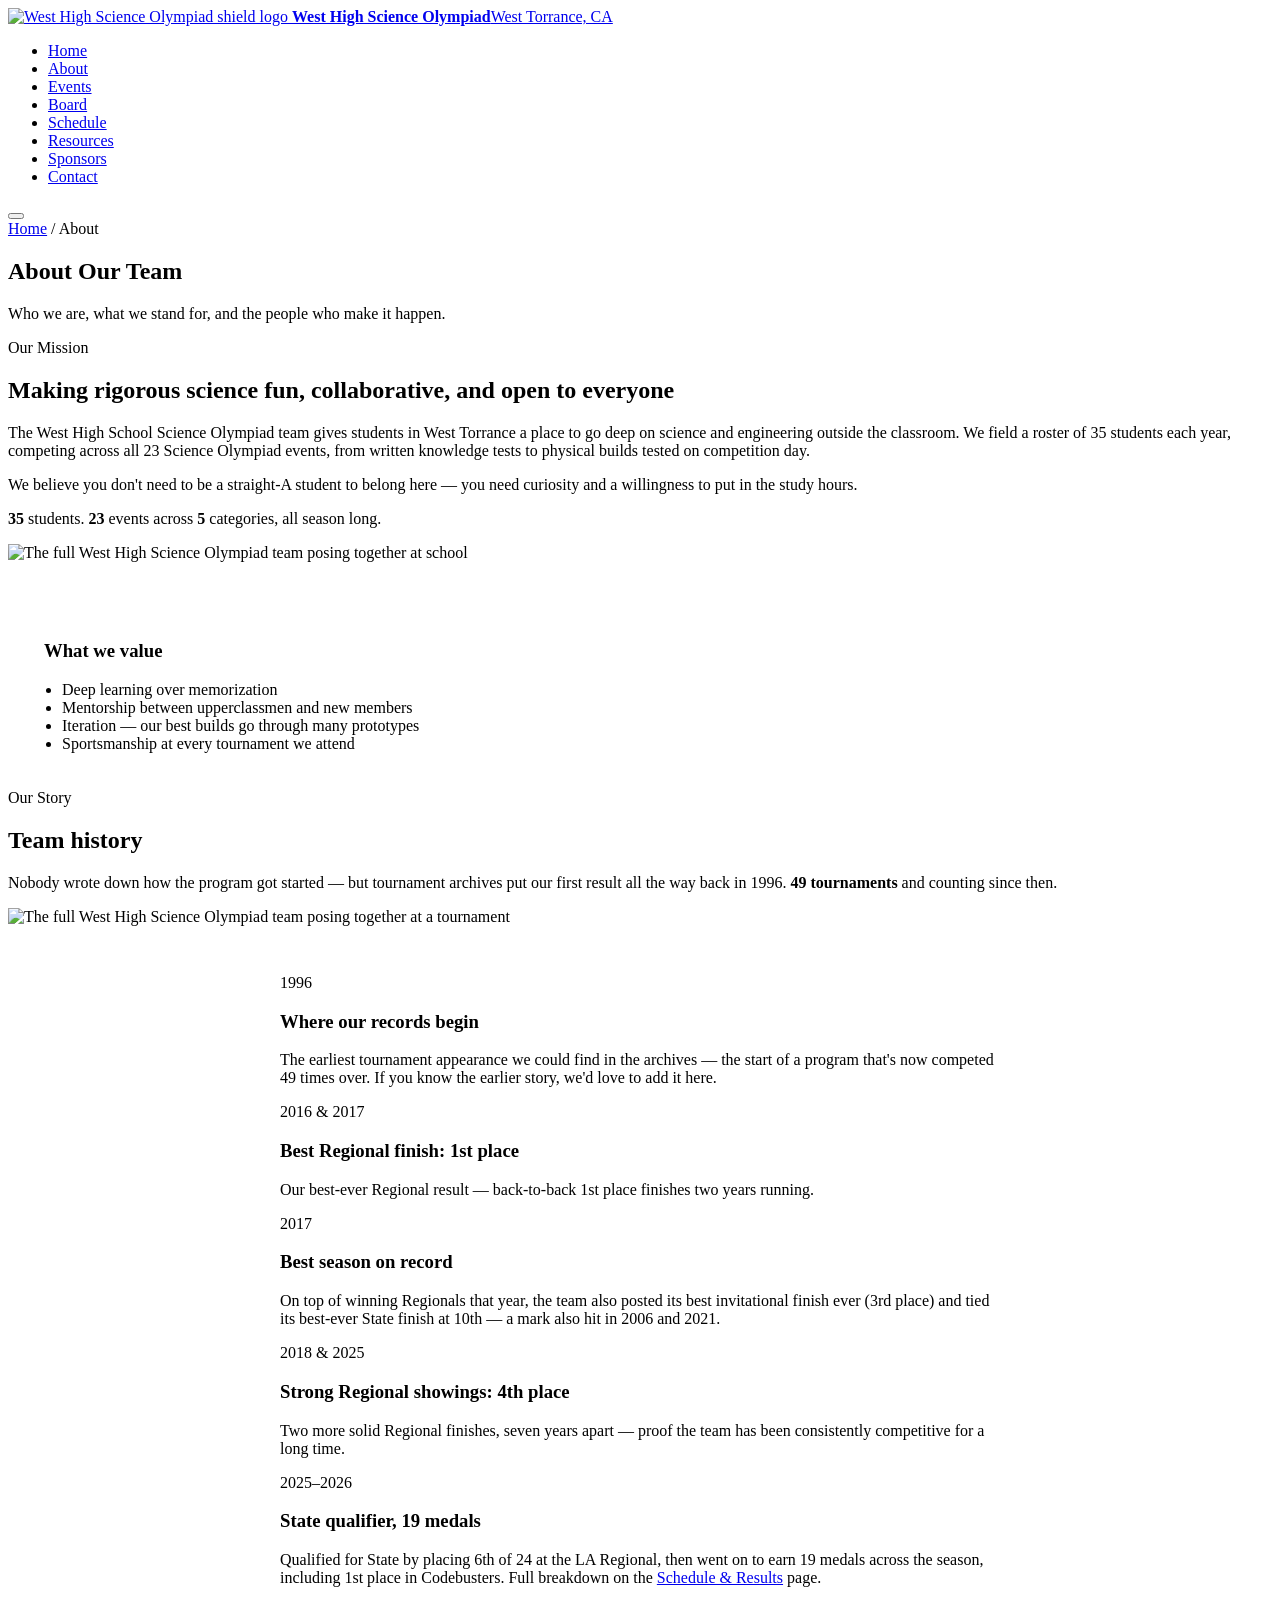
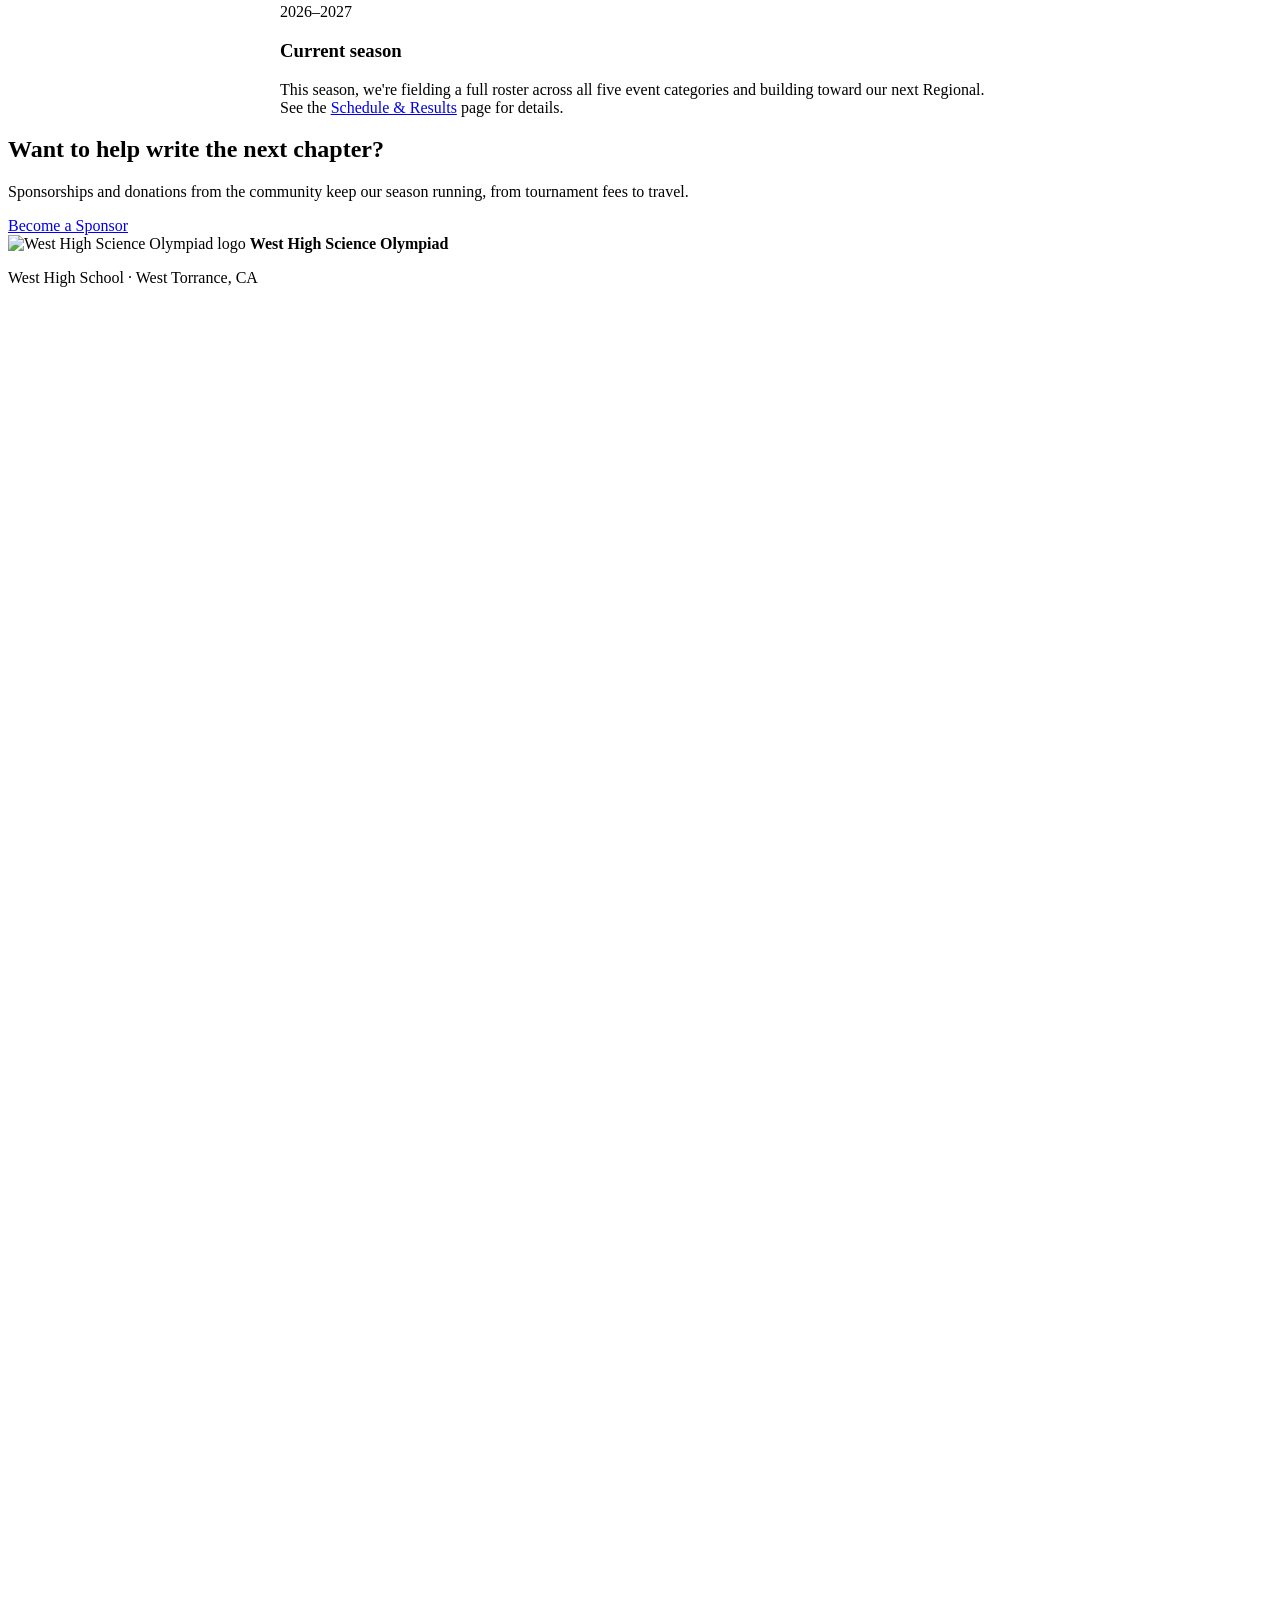
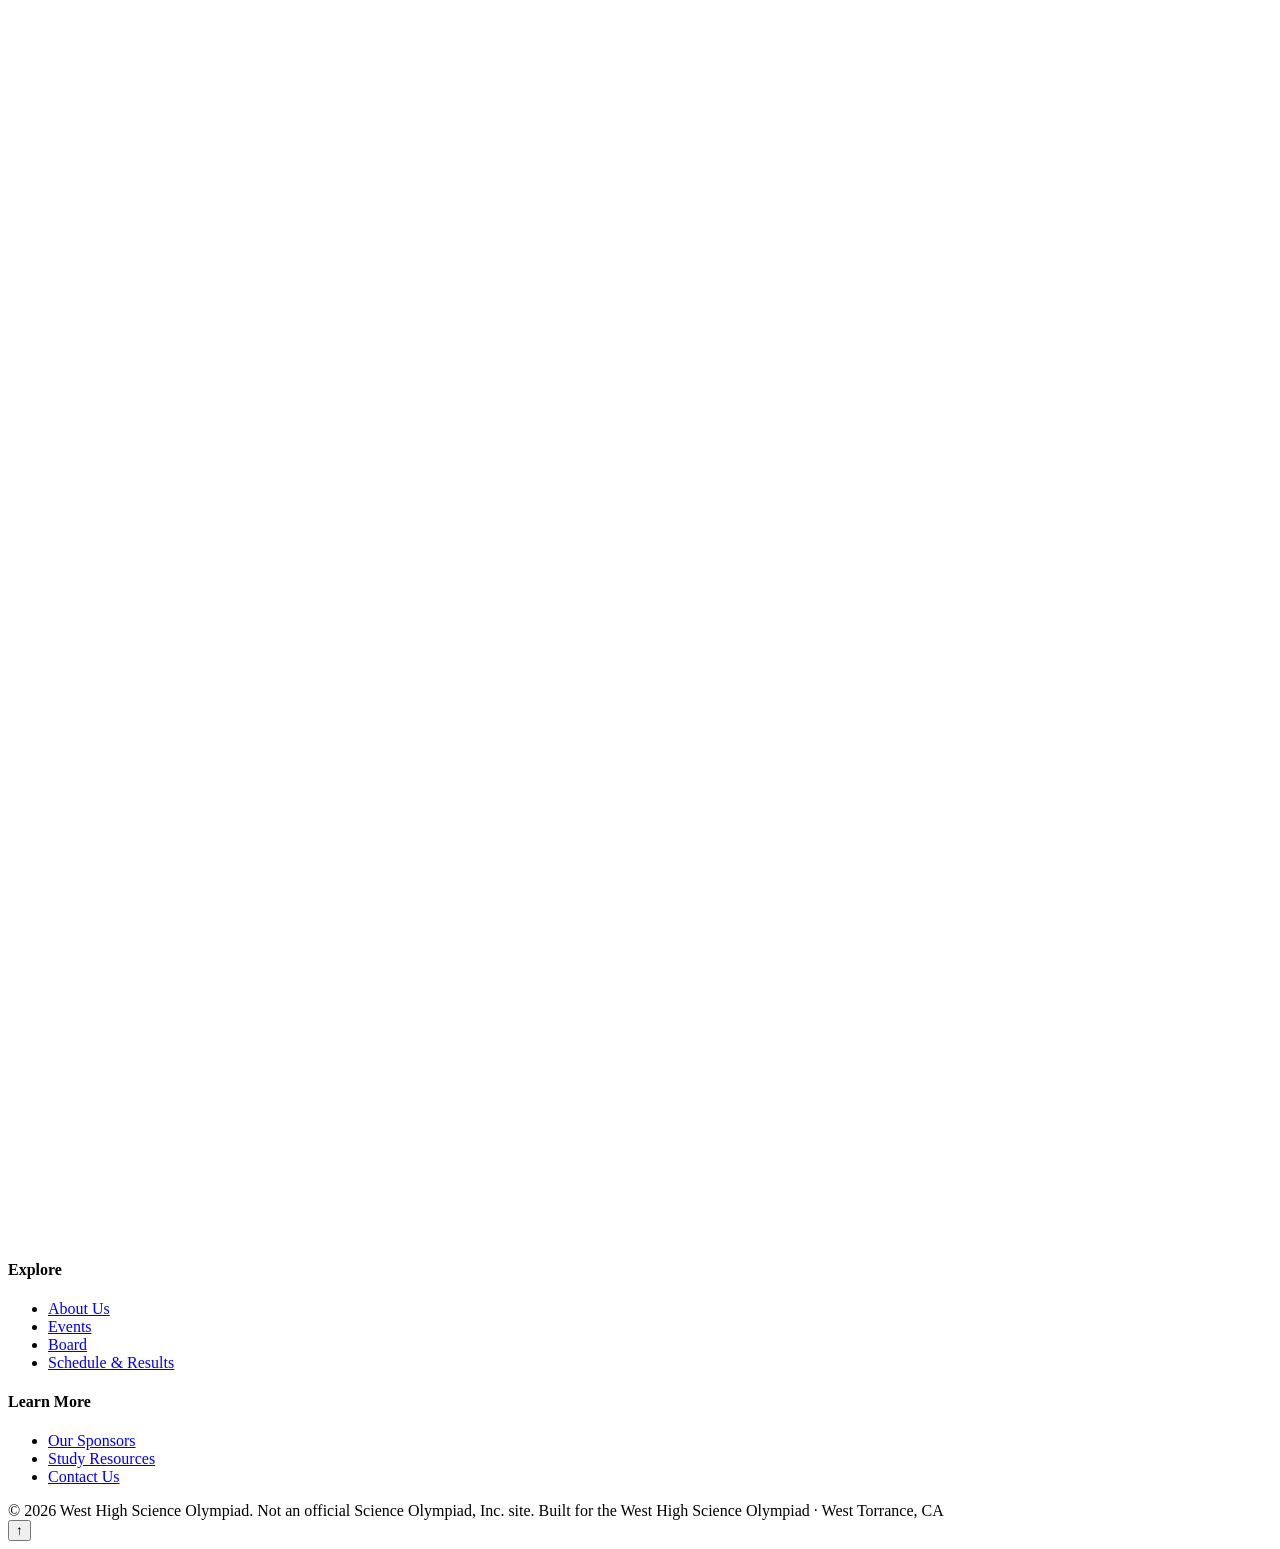
==== about.html @ 70cc340d "Correct team history: best Regional finish was 1st (2016 & 2017), not 4th" ====
<!doctype html>
<html lang="en">
<head>
<meta charset="UTF-8">
<meta name="viewport" content="width=device-width, initial-scale=1.0">
<title>About Us | West High Science Olympiad</title>
<meta name="description" content="Meet the West High School Science Olympiad team — our mission and history, based in West Torrance, CA.">
<link rel="icon" href="assets/img/logo.svg" type="image/svg+xml">
<link rel="preconnect" href="https://fonts.googleapis.com">
<link href="https://fonts.googleapis.com/css2?family=Inter:wght@400;500;600;700&family=Poppins:wght@600;700;800&display=swap" rel="stylesheet">
<link rel="stylesheet" href="assets/css/style.css">
</head>
<body>

<header class="site-header">
  <div class="container nav">
    <a href="index.html" class="brand">
      <img src="assets/img/logo.svg" alt="West High Science Olympiad shield logo" class="brand-mark">
      <span class="brand-text"><strong>West High Science Olympiad</strong><span>West Torrance, CA</span></span>
    </a>
    <ul class="nav-links">
      <li><a href="index.html">Home</a></li>
      <li><a href="about.html">About</a></li>
      <li><a href="events.html">Events</a></li>
      <li><a href="team.html">Board</a></li>
      <li><a href="schedule.html">Schedule</a></li>
      <li><a href="resources.html">Resources</a></li>
      <li><a href="sponsors.html">Sponsors</a></li>
      <li><a href="contact.html">Contact</a></li>
    </ul>
    <div class="nav-cta">
      <button class="nav-toggle" aria-label="Toggle menu" aria-expanded="false">
        <span></span><span></span><span></span>
      </button>
    </div>
  </div>
</header>

<section class="page-header">
  <div class="container">
    <div class="breadcrumb"><a href="index.html">Home</a> / About</div>
    <h1>About Our Team</h1>
    <p>Who we are, what we stand for, and the people who make it happen.</p>
  </div>
</section>

<section class="section">
  <div class="container">
    <div class="grid grid-2" style="align-items:center; gap:56px;">
      <div>
        <span class="eyebrow">Our Mission</span>
        <h2>Making rigorous science fun, collaborative, and open to everyone</h2>
        <p>The West High School Science Olympiad team gives students in West Torrance a place to go deep on science and engineering outside the classroom. We field a roster of 35 students each year, competing across all 23 Science Olympiad events, from written knowledge tests to physical builds tested on competition day.</p>
        <p>We believe you don't need to be a straight-A student to belong here — you need curiosity and a willingness to put in the study hours.</p>
        <p class="callout"><strong>35</strong> students. <strong>23</strong> events across <strong>5</strong> categories, all season long.</p>
      </div>
      <div>
        <img src="assets/img/IMG_5794a.JPG" alt="The full West High Science Olympiad team posing together at school" class="photo-frame" style="aspect-ratio:3638/1819; margin-bottom:24px;">
        <div class="card" style="padding:36px;">
          <h3>What we value</h3>
          <ul style="padding-left:18px; color:var(--color-ink-700); margin:0;">
            <li>Deep learning over memorization</li>
            <li>Mentorship between upperclassmen and new members</li>
            <li>Iteration — our best builds go through many prototypes</li>
            <li>Sportsmanship at every tournament we attend</li>
          </ul>
        </div>
      </div>
    </div>
  </div>
</section>

<section class="section section--alt">
  <div class="container">
    <div class="section-head">
      <span class="eyebrow">Our Story</span>
      <h2>Team history</h2>
      <p>Nobody wrote down how the program got started &mdash; but tournament archives put our first result all the way back in 1996. <strong>49 tournaments</strong> and counting since then.</p>
    </div>
    <img src="assets/img/IMG_6201.JPG" alt="The full West High Science Olympiad team posing together at a tournament" class="photo-frame" style="aspect-ratio:5712/4284; max-width:900px; margin:0 auto 48px;">
    <div class="timeline" style="max-width:720px; margin:0 auto;">
      <div class="timeline-item">
        <div class="year">1996</div>
        <h3>Where our records begin</h3>
        <p>The earliest tournament appearance we could find in the archives &mdash; the start of a program that's now competed 49 times over. If you know the earlier story, we'd love to add it here.</p>
      </div>
      <div class="timeline-item">
        <div class="year">2016 &amp; 2017</div>
        <h3>Best Regional finish: 1st place</h3>
        <p>Our best-ever Regional result &mdash; back-to-back 1st place finishes two years running.</p>
      </div>
      <div class="timeline-item">
        <div class="year">2017</div>
        <h3>Best season on record</h3>
        <p>On top of winning Regionals that year, the team also posted its best invitational finish ever (3rd place) and tied its best-ever State finish at 10th &mdash; a mark also hit in 2006 and 2021.</p>
      </div>
      <div class="timeline-item">
        <div class="year">2018 &amp; 2025</div>
        <h3>Strong Regional showings: 4th place</h3>
        <p>Two more solid Regional finishes, seven years apart &mdash; proof the team has been consistently competitive for a long time.</p>
      </div>
      <div class="timeline-item">
        <div class="year">2025&ndash;2026</div>
        <h3>State qualifier, 19 medals</h3>
        <p>Qualified for State by placing 6th of 24 at the LA Regional, then went on to earn 19 medals across the season, including 1st place in Codebusters. Full breakdown on the <a href="schedule.html">Schedule &amp; Results</a> page.</p>
      </div>
      <div class="timeline-item">
        <div class="year">2026&ndash;2027</div>
        <h3>Current season</h3>
        <p>This season, we're fielding a full roster across all five event categories and building toward our next Regional. See the <a href="schedule.html">Schedule &amp; Results</a> page for details.</p>
      </div>
    </div>
  </div>
</section>

<section class="section section--dark">
  <div class="container">
    <div class="cta-banner">
      <div>
        <h2>Want to help write the next chapter?</h2>
        <p>Sponsorships and donations from the community keep our season running, from tournament fees to travel.</p>
      </div>
      <a href="sponsors.html" class="btn btn-primary">Become a Sponsor</a>
    </div>
  </div>
</section>

<footer class="site-footer">
  <div class="container">
    <div class="footer-grid">
      <div>
        <div class="footer-brand">
          <img src="assets/img/logo.svg" alt="West High Science Olympiad logo" style="width:38px;height:38px;">
          <strong>West High Science Olympiad</strong>
        </div>
        <p>West High School &middot; West Torrance, CA</p>
        <div class="social-row">
          <a href="https://www.instagram.com/westhighscioly/" target="_blank" rel="noopener" aria-label="Instagram" class="social-icon--instagram">
            <svg viewBox="0 0 24 24" fill="none" stroke="#fff" stroke-width="1.8"><rect x="3" y="3" width="18" height="18" rx="5"/><circle cx="12" cy="12" r="4"/><circle cx="17.5" cy="6.5" r="1"/></svg>
          </a>
          <a href="https://www.youtube.com/@westhighschoolscienceolymp8738" target="_blank" rel="noopener" aria-label="YouTube" class="social-icon--youtube">
            <svg viewBox="0 0 24 24"><path fill="#fff" d="M10 8.5v7l6-3.5-6-3.5z"/></svg>
          </a>
        </div>
      </div>
      <div>
        <h4>Explore</h4>
        <ul>
          <li><a href="about.html">About Us</a></li>
          <li><a href="events.html">Events</a></li>
          <li><a href="team.html">Board</a></li>
          <li><a href="schedule.html">Schedule &amp; Results</a></li>
        </ul>
      </div>
      <div>
        <h4>Learn More</h4>
        <ul>
          <li><a href="sponsors.html">Our Sponsors</a></li>
          <li><a href="resources.html">Study Resources</a></li>
          <li><a href="contact.html">Contact Us</a></li>
        </ul>
      </div>
    </div>
    <div class="footer-bottom">
      <span>&copy; <span class="current-year">2026</span> West High Science Olympiad. Not an official Science Olympiad, Inc. site.</span>
      <span>Built for the West High Science Olympiad &middot; West Torrance, CA</span>
    </div>
  </div>
</footer>

<button class="back-to-top" aria-label="Back to top">&uarr;</button>
<script src="assets/js/main.js"></script>
</body>
</html>
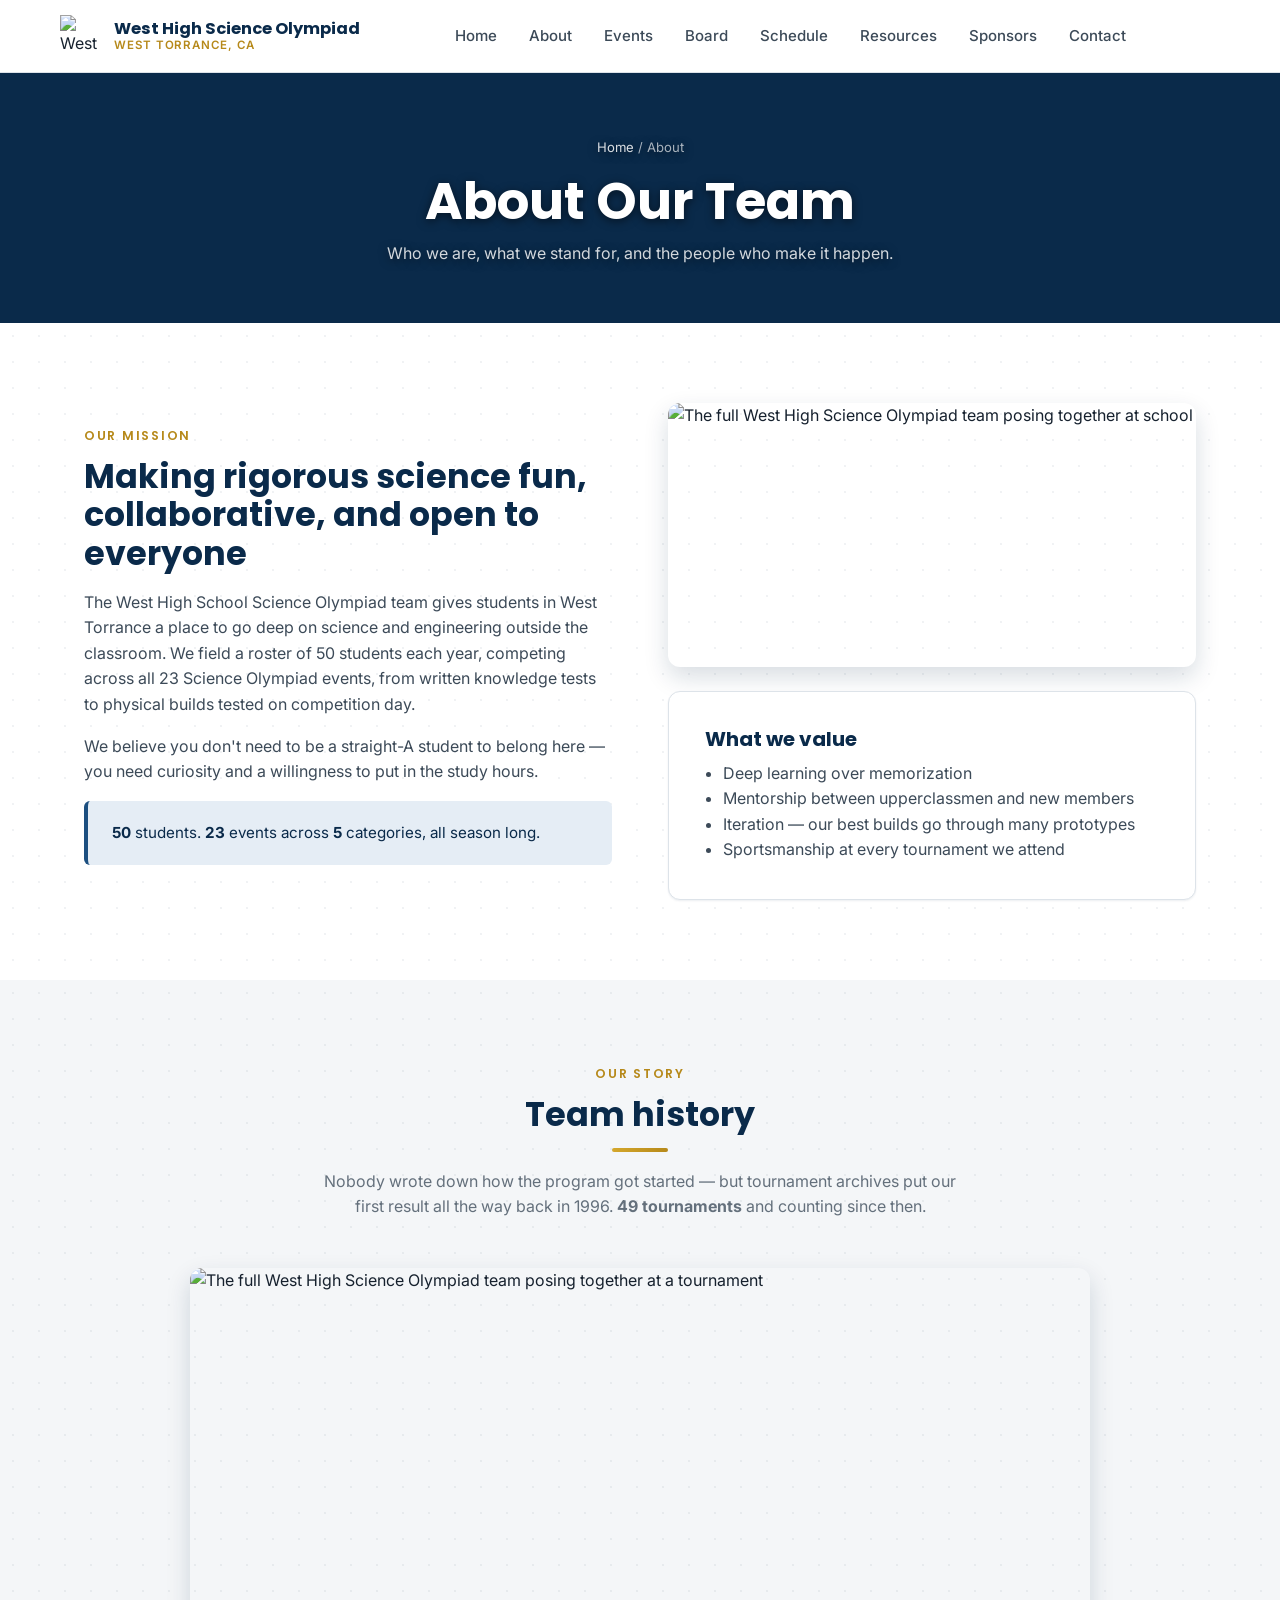
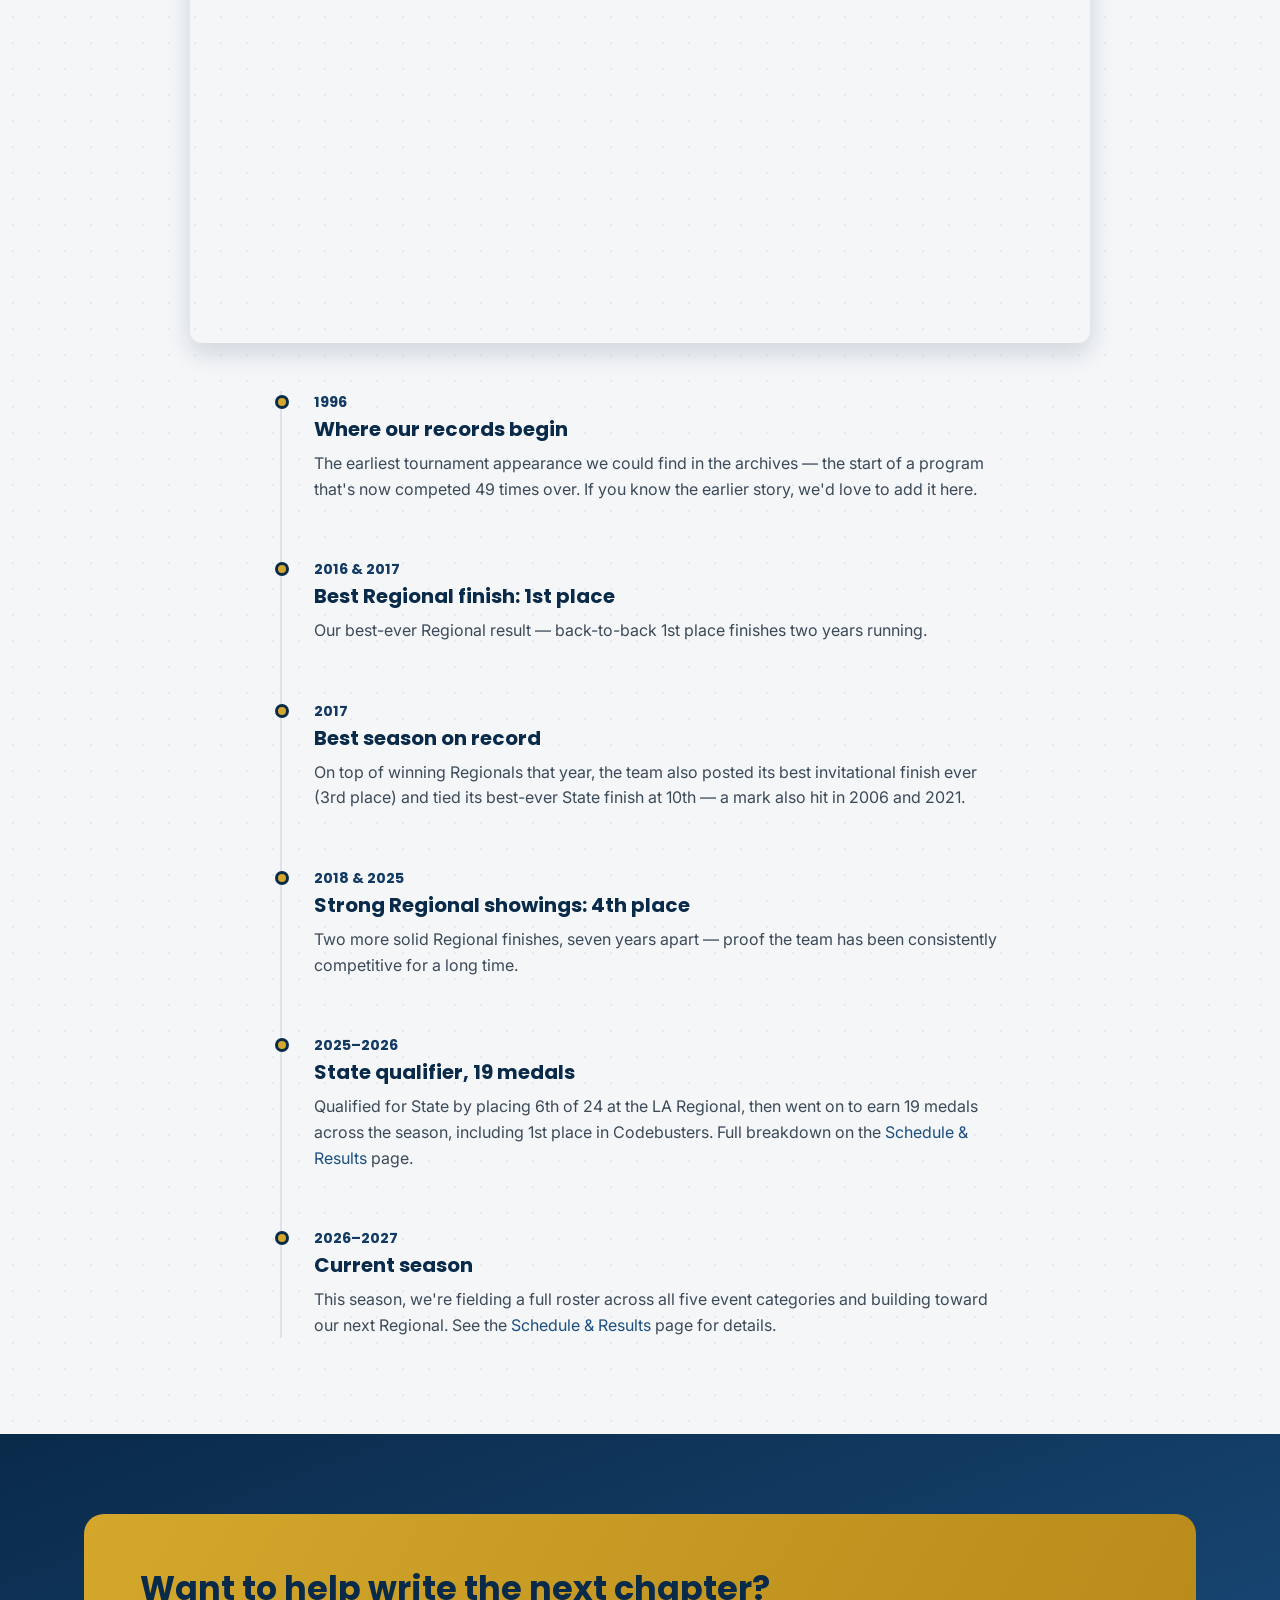
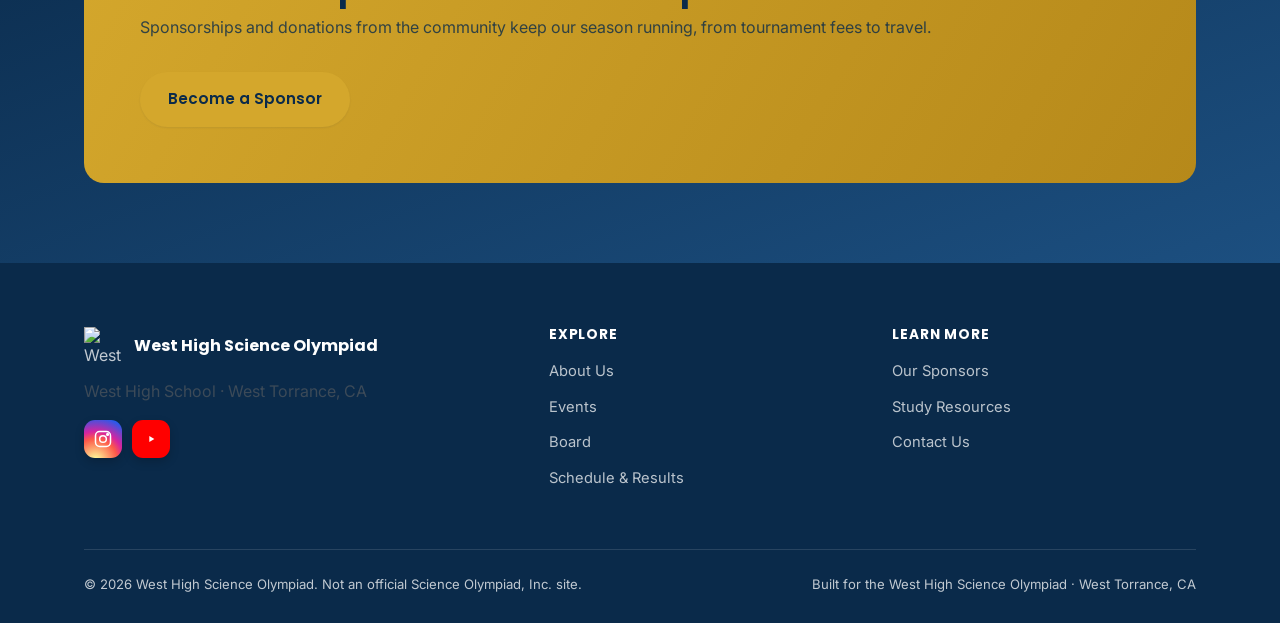
==== commit f2eb2798: "Update team size to 50 on site and sponsorship packet Co-Authored-By: Claude Sonnet 5.5 <noreply@ant" ====
--- a/about.html
+++ b/about.html
@@ -5,7 +5,9 @@
 <meta name="viewport" content="width=device-width, initial-scale=1.0">
 <title>About Us | West High Science Olympiad</title>
 <meta name="description" content="Meet the West High School Science Olympiad team — our mission and history, based in West Torrance, CA.">
+<meta property="og:site_name" content="West High Science Olympiad">
 <link rel="icon" href="assets/img/logo.svg" type="image/svg+xml">
+<link rel="icon" type="image/png" sizes="192x192" href="assets/img/favicon-192.png">
 <link rel="preconnect" href="https://fonts.googleapis.com">
 <link href="https://fonts.googleapis.com/css2?family=Inter:wght@400;500;600;700&family=Poppins:wght@600;700;800&display=swap" rel="stylesheet">
 <link rel="stylesheet" href="assets/css/style.css">
@@ -50,9 +52,9 @@
       <div>
         <span class="eyebrow">Our Mission</span>
         <h2>Making rigorous science fun, collaborative, and open to everyone</h2>
-        <p>The West High School Science Olympiad team gives students in West Torrance a place to go deep on science and engineering outside the classroom. We field a roster of 35 students each year, competing across all 23 Science Olympiad events, from written knowledge tests to physical builds tested on competition day.</p>
+        <p>The West High School Science Olympiad team gives students in West Torrance a place to go deep on science and engineering outside the classroom. We field a roster of 50 students each year, competing across all 23 Science Olympiad events, from written knowledge tests to physical builds tested on competition day.</p>
         <p>We believe you don't need to be a straight-A student to belong here — you need curiosity and a willingness to put in the study hours.</p>
-        <p class="callout"><strong>35</strong> students. <strong>23</strong> events across <strong>5</strong> categories, all season long.</p>
+        <p class="callout"><strong>50</strong> students. <strong>23</strong> events across <strong>5</strong> categories, all season long.</p>
       </div>
       <div>
         <img src="assets/img/IMG_5794a.JPG" alt="The full West High Science Olympiad team posing together at school" class="photo-frame" style="aspect-ratio:3638/1819; margin-bottom:24px;">
--- a/assets/css/style.css
+++ b/assets/css/style.css
@@ -0,0 +1,859 @@
+/* ==========================================================================
+   West High Science Olympiad — Design Tokens & Base
+   ========================================================================== */
+
+:root {
+  /* West High "Warriors" palette — deep navy blue + gold, teal science-lab accent */
+  --color-primary-900: #0a2a4a;
+  --color-primary-800: #123a63;
+  --color-primary-700: #1c4f80;
+  --color-primary-600: #2563a0;
+  --color-primary-100: #e5edf5;
+  --color-gold-500: #d4a72c;
+  --color-gold-600: #b6891a;
+  --color-gold-100: #faf1da;
+  --color-accent-teal: #0f8a7a;
+
+  --color-ink-900: #16212e;
+  --color-ink-700: #3c4a58;
+  --color-ink-500: #64707c;
+  --color-ink-300: #9aa6b0;
+  --color-ink-100: #e2e7ec;
+  --color-surface: #ffffff;
+  --color-surface-alt: #f4f6f8;
+  --color-border: #dde3e9;
+
+  --font-display: "Poppins", "Segoe UI", system-ui, sans-serif;
+  --font-body: "Inter", "Segoe UI", system-ui, sans-serif;
+
+  --radius-sm: 6px;
+  --radius-md: 12px;
+  --radius-lg: 20px;
+
+  --shadow-sm: 0 1px 2px rgba(10, 42, 74, 0.08);
+  --shadow-md: 0 8px 24px rgba(10, 42, 74, 0.10);
+  --shadow-lg: 0 20px 48px rgba(10, 42, 74, 0.16);
+
+  --container-w: 1160px;
+}
+
+* , *::before, *::after { box-sizing: border-box; }
+
+html { scroll-behavior: smooth; }
+
+body {
+  margin: 0;
+  font-family: var(--font-body);
+  color: var(--color-ink-900);
+  background: var(--color-surface);
+  line-height: 1.6;
+  -webkit-font-smoothing: antialiased;
+}
+
+h1, h2, h3, h4 {
+  font-family: var(--font-display);
+  font-weight: 700;
+  line-height: 1.15;
+  margin: 0 0 0.5em;
+  color: var(--color-primary-900);
+}
+
+h1 { font-size: clamp(2.1rem, 4vw, 3.2rem); }
+h2 { font-size: clamp(1.6rem, 2.6vw, 2.2rem); }
+h3 { font-size: 1.25rem; }
+
+p { margin: 0 0 1em; color: var(--color-ink-700); }
+
+a { color: var(--color-primary-700); text-decoration: none; }
+a:hover { color: var(--color-gold-600); }
+
+img { max-width: 100%; display: block; }
+
+.container {
+  width: 100%;
+  max-width: var(--container-w);
+  margin: 0 auto;
+  padding: 0 24px;
+}
+
+.section {
+  padding: 80px 0;
+  background-image: radial-gradient(rgba(10,42,74,0.06) 1.5px, transparent 1.5px);
+  background-size: 26px 26px;
+}
+.section--alt { background-color: var(--color-surface-alt); }
+.section--dark {
+  background: linear-gradient(160deg, var(--color-primary-900), var(--color-primary-700));
+  color: #fff;
+}
+.section--dark h2, .section--dark h3 { color: #fff; }
+.section--dark p { color: rgba(255,255,255,0.82); }
+
+.eyebrow {
+  display: inline-flex;
+  align-items: center;
+  gap: 8px;
+  font-family: var(--font-display);
+  font-size: 0.78rem;
+  font-weight: 600;
+  letter-spacing: 0.14em;
+  text-transform: uppercase;
+  color: var(--color-gold-600);
+  margin-bottom: 12px;
+}
+.section--dark .eyebrow { color: var(--color-gold-500); }
+
+.section-head {
+  max-width: 640px;
+  margin: 0 auto 48px;
+  text-align: center;
+}
+.section-head p { color: var(--color-ink-500); }
+.section--dark .section-head p { color: rgba(255,255,255,0.78); }
+.section-head h2::after {
+  content: "";
+  display: block;
+  width: 56px;
+  height: 4px;
+  margin: 14px auto 0;
+  border-radius: 999px;
+  background: linear-gradient(90deg, var(--color-gold-500), var(--color-gold-600));
+}
+
+/* Buttons */
+.btn {
+  display: inline-flex;
+  align-items: center;
+  justify-content: center;
+  gap: 8px;
+  padding: 13px 26px;
+  border-radius: 999px;
+  font-family: var(--font-display);
+  font-weight: 600;
+  font-size: 0.95rem;
+  border: 2px solid transparent;
+  cursor: pointer;
+  transition: transform 0.15s ease, box-shadow 0.15s ease, background 0.15s ease, color 0.15s ease;
+  white-space: nowrap;
+}
+.btn:hover { transform: translateY(-2px); }
+.btn-primary {
+  background: var(--color-gold-500);
+  color: var(--color-primary-900);
+  box-shadow: var(--shadow-sm);
+}
+.btn-primary:hover { background: var(--color-gold-600); color: var(--color-primary-900); box-shadow: var(--shadow-md); }
+.btn-outline {
+  background: transparent;
+  border-color: rgba(255,255,255,0.6);
+  color: #fff;
+}
+.btn-outline:hover { background: rgba(255,255,255,0.12); color: #fff; }
+.btn-ghost {
+  background: var(--color-primary-100);
+  color: var(--color-primary-800);
+}
+.btn-ghost:hover { background: var(--color-primary-900); color: #fff; }
+
+.btn-band {
+  background: #21c531;
+  color: #fff;
+  display: inline-flex;
+  align-items: center;
+  gap: 8px;
+  box-shadow: 0 8px 20px rgba(33,197,49,0.32);
+}
+.btn-band svg { width: 18px; height: 18px; }
+.btn-band:hover { background: #1aa628; color: #fff; box-shadow: 0 10px 24px rgba(33,197,49,0.4); }
+
+/* ==========================================================================
+   Header / Nav
+   ========================================================================== */
+
+.site-header {
+  position: sticky;
+  top: 0;
+  z-index: 100;
+  background: rgba(255,255,255,0.92);
+  backdrop-filter: blur(10px);
+  border-bottom: 1px solid var(--color-border);
+}
+
+.nav {
+  display: flex;
+  align-items: center;
+  justify-content: space-between;
+  padding: 14px 0;
+}
+
+.brand {
+  display: flex;
+  align-items: center;
+  gap: 12px;
+  color: var(--color-ink-900);
+}
+.brand:hover { color: var(--color-ink-900); }
+.brand-mark { width: 42px; height: 42px; flex-shrink: 0; }
+.brand-text { display: flex; flex-direction: column; line-height: 1.15; }
+.brand-text strong {
+  font-family: var(--font-display);
+  font-size: 1.02rem;
+  font-weight: 700;
+  color: var(--color-primary-900);
+}
+.brand-text span {
+  font-size: 0.72rem;
+  letter-spacing: 0.08em;
+  text-transform: uppercase;
+  color: var(--color-gold-600);
+  font-weight: 600;
+}
+
+.nav-links {
+  display: flex;
+  align-items: center;
+  gap: 4px;
+  list-style: none;
+  margin: 0;
+  padding: 0;
+}
+.nav-links a {
+  display: inline-block;
+  padding: 10px 14px;
+  border-radius: 999px;
+  font-size: 0.94rem;
+  font-weight: 500;
+  color: var(--color-ink-700);
+}
+.nav-links a:hover { background: var(--color-primary-100); color: var(--color-primary-800); }
+.nav-links a.active { background: var(--color-primary-900); color: #fff; }
+
+.nav-cta { display: flex; align-items: center; gap: 12px; }
+.nav-cta .btn { padding: 10px 20px; font-size: 0.9rem; }
+.nav-cta .btn-primary { background: var(--color-primary-900); color: #fff; }
+.nav-cta .btn-primary:hover { background: var(--color-gold-600); color: var(--color-primary-900); }
+
+.nav-toggle {
+  display: none;
+  background: none;
+  border: none;
+  cursor: pointer;
+  padding: 8px;
+}
+.nav-toggle span {
+  display: block;
+  width: 24px;
+  height: 2px;
+  background: var(--color-primary-900);
+  margin: 5px 0;
+  transition: transform 0.2s ease, opacity 0.2s ease;
+}
+
+/* ==========================================================================
+   Hero
+   ========================================================================== */
+
+.hero {
+  position: relative;
+  overflow: hidden;
+  /* Drop a photo in by setting background-image directly on this element inline
+     (e.g. style="background-image:url('assets/img/hero-home.png')") — a plain navy
+     background shows when there's no photo, and a text-shadow (below) keeps the text
+     readable once a photo is added. The decorative gold glow lives on ::before so it
+     never fights with the photo's own background-image value. */
+  background-color: var(--color-primary-900);
+  background-size: cover;
+  background-position: center;
+  background-repeat: no-repeat;
+  color: #fff;
+  padding: 96px 0 110px;
+}
+.hero::before {
+  content: "";
+  position: absolute;
+  inset: 0;
+  background-image: radial-gradient(1200px 600px at 85% -10%, rgba(212,167,44,0.25), transparent);
+  pointer-events: none;
+}
+.hero > .container { position: relative; z-index: 1; }
+.hero .eyebrow {
+  color: var(--color-gold-500);
+  background: rgba(10,42,74,0.65);
+  padding: 6px 14px;
+  border-radius: 999px;
+}
+.hero h1, .hero .lede, .hero-stat strong, .hero-stat span {
+  text-shadow: 0 1px 3px rgba(0,0,0,0.75), 0 2px 12px rgba(0,0,0,0.6);
+}
+.hero-grid {
+  display: grid;
+  grid-template-columns: 1.1fr 0.9fr;
+  gap: 48px;
+  align-items: center;
+}
+.hero h1 { color: #fff; }
+.hero .lede { font-size: 1.12rem; color: rgba(255,255,255,0.85); max-width: 520px; }
+.hero-actions { display: flex; gap: 14px; flex-wrap: wrap; margin-top: 28px; }
+
+.hero-stats {
+  display: flex;
+  gap: 28px;
+  margin-top: 44px;
+  flex-wrap: wrap;
+}
+.hero-stat strong {
+  display: block;
+  font-family: var(--font-display);
+  font-size: 1.9rem;
+  color: var(--color-gold-500);
+}
+.hero-stat span { font-size: 0.82rem; color: rgba(255,255,255,0.75); }
+
+.rotator-line {
+  padding: 44px 0 8px;
+  text-align: center;
+}
+.rotator-line h2 {
+  font-size: clamp(1.4rem, 2.6vw, 2rem);
+  margin: 0;
+}
+.rotate-word {
+  display: inline-block;
+  color: var(--color-gold-600);
+  transition: opacity 0.25s ease;
+}
+
+.hero-badge-panel {
+  background: rgba(255,255,255,0.08);
+  border: 1px solid rgba(255,255,255,0.18);
+  border-radius: var(--radius-lg);
+  padding: 28px;
+  backdrop-filter: blur(6px);
+}
+.hero-badge-panel h3 { color: #fff; margin-bottom: 4px; }
+.hero-badge-panel p.small { color: rgba(255,255,255,0.7); font-size: 0.88rem; margin-bottom: 18px; }
+.countdown {
+  display: grid;
+  grid-template-columns: repeat(4, 1fr);
+  gap: 10px;
+}
+.countdown div {
+  background: rgba(0,0,0,0.18);
+  border-radius: var(--radius-sm);
+  padding: 14px 6px;
+  text-align: center;
+}
+.countdown strong { display: block; font-family: var(--font-display); font-size: 1.5rem; color: var(--color-gold-500); }
+.countdown span { font-size: 0.68rem; text-transform: uppercase; letter-spacing: 0.06em; color: rgba(255,255,255,0.7); }
+
+/* ==========================================================================
+   Cards / Grids
+   ========================================================================== */
+
+.grid { display: grid; gap: 24px; }
+.grid-2 { grid-template-columns: repeat(2, 1fr); }
+.grid-3 { grid-template-columns: repeat(3, 1fr); }
+.grid-4 { grid-template-columns: repeat(4, 1fr); }
+
+.card {
+  background: var(--color-surface);
+  border: 1px solid var(--color-border);
+  border-radius: var(--radius-md);
+  padding: 28px;
+  box-shadow: var(--shadow-sm);
+  transition: transform 0.2s ease, box-shadow 0.2s ease;
+}
+.card:hover { transform: translateY(-4px); box-shadow: var(--shadow-md); }
+
+.icon-tile {
+  width: 56px;
+  height: 56px;
+  border-radius: 16px;
+  background: linear-gradient(135deg, var(--color-primary-600), var(--color-primary-900));
+  display: flex;
+  align-items: center;
+  justify-content: center;
+  margin-bottom: 16px;
+  color: #fff;
+  box-shadow: 0 8px 20px rgba(10,42,74,0.28);
+  transition: transform 0.25s ease, box-shadow 0.25s ease;
+}
+.icon-tile svg { width: 26px; height: 26px; }
+.card:hover .icon-tile, .tile-link:hover .icon-tile {
+  transform: scale(1.08) rotate(-4deg);
+  box-shadow: 0 12px 26px rgba(10,42,74,0.35);
+}
+.icon-tile--gold {
+  background: linear-gradient(135deg, var(--color-gold-500), var(--color-gold-600));
+  color: var(--color-primary-900);
+  box-shadow: 0 8px 20px rgba(180,137,26,0.32);
+}
+.icon-tile--teal {
+  background: linear-gradient(135deg, #14a898, var(--color-accent-teal));
+  box-shadow: 0 8px 20px rgba(15,138,122,0.3);
+}
+.icon-tile--purple {
+  background: linear-gradient(135deg, #a476df, #8e5cc9);
+  box-shadow: 0 8px 20px rgba(142,92,201,0.3);
+}
+
+.stat-badge {
+  width: 84px;
+  height: 84px;
+  border-radius: 50%;
+  margin: 0 auto 18px;
+  display: flex;
+  align-items: center;
+  justify-content: center;
+  color: #fff;
+  font-family: var(--font-display);
+  font-weight: 800;
+  font-size: 1.7rem;
+  background: linear-gradient(135deg, var(--color-primary-600), var(--color-primary-900));
+  box-shadow: 0 10px 24px rgba(10,42,74,0.28);
+}
+.stat-badge sup { font-size: 0.95rem; font-weight: 700; }
+.stat-badge--gold {
+  background: linear-gradient(135deg, var(--color-gold-500), var(--color-gold-600));
+  color: var(--color-primary-900);
+  box-shadow: 0 10px 24px rgba(180,137,26,0.32);
+}
+.stat-badge--teal {
+  background: linear-gradient(135deg, #14a898, var(--color-accent-teal));
+  box-shadow: 0 10px 24px rgba(15,138,122,0.3);
+}
+
+/* Photo placeholder — swap for a real <img> once a photo is available */
+.photo-placeholder {
+  width: 100%;
+  aspect-ratio: 4 / 3;
+  border-radius: var(--radius-md);
+  border: 2px dashed rgba(10,42,74,0.28);
+  background: var(--color-primary-100);
+  display: flex;
+  flex-direction: column;
+  align-items: center;
+  justify-content: center;
+  gap: 10px;
+  color: var(--color-primary-700);
+  text-align: center;
+  padding: 24px;
+}
+.photo-placeholder svg { width: 38px; height: 38px; opacity: 0.55; }
+.photo-placeholder span { font-size: 0.85rem; font-weight: 600; max-width: 220px; }
+.photo-placeholder--square { aspect-ratio: 1 / 1; }
+.photo-placeholder--wide { aspect-ratio: 16 / 9; }
+.photo-placeholder--sm {
+  aspect-ratio: 1 / 1;
+  max-width: 96px;
+  margin: 0 auto 14px;
+  padding: 10px;
+  gap: 6px;
+}
+.photo-placeholder--sm svg { width: 24px; height: 24px; }
+.photo-placeholder--sm span { font-size: 0.62rem; max-width: 80px; }
+
+/* Photo frame — a real photo dropped into a placeholder's spot */
+.photo-frame {
+  width: 100%;
+  aspect-ratio: 4 / 3;
+  border-radius: var(--radius-md);
+  object-fit: cover;
+  display: block;
+  box-shadow: 0 10px 24px rgba(10,42,74,0.16);
+}
+.photo-frame--square { aspect-ratio: 1 / 1; }
+.photo-frame--wide { aspect-ratio: 16 / 9; }
+
+.tag {
+  display: inline-block;
+  font-size: 0.72rem;
+  font-weight: 700;
+  letter-spacing: 0.05em;
+  text-transform: uppercase;
+  padding: 5px 12px;
+  border-radius: 999px;
+  background: var(--color-gold-100);
+  color: var(--color-gold-600);
+  margin-bottom: 10px;
+}
+.tag--blue { background: #e3f3f0; color: var(--color-accent-teal); }
+.tag--green { background: var(--color-primary-100); color: var(--color-primary-800); }
+
+/* Event category color coding */
+.card--life { border-top: 4px solid #4c9a63; }
+.card--earth { border-top: 4px solid #b6891a; }
+.card--physical { border-top: 4px solid #0f8a7a; }
+.card--tech { border-top: 4px solid #8e5cc9; }
+.card--inquiry { border-top: 4px solid #c9573f; }
+
+/* ==========================================================================
+   Page header (interior pages)
+   ========================================================================== */
+
+.page-header {
+  /* Drop a photo in by setting background-image directly on this element inline
+     (e.g. style="background-image:url('assets/img/hero-about.jpg')") — no color tint
+     on the photo itself; a plain navy background shows when there's no photo, and a
+     text-shadow keeps the text readable once a photo is added. */
+  background-color: var(--color-primary-900);
+  background-size: cover;
+  background-position: center;
+  background-repeat: no-repeat;
+  color: #fff;
+  padding: 64px 0 56px;
+  text-align: center;
+}
+.page-header h1, .page-header p, .breadcrumb { text-shadow: 0 2px 10px rgba(0,0,0,0.55); }
+.page-header h1 { color: #fff; margin-bottom: 10px; }
+.page-header p { color: rgba(255,255,255,0.82); max-width: 620px; margin: 0 auto; }
+
+.breadcrumb {
+  font-size: 0.82rem;
+  color: rgba(255,255,255,0.65);
+  margin-bottom: 14px;
+}
+.breadcrumb a { color: rgba(255,255,255,0.85); }
+
+/* ==========================================================================
+   Table (schedule / results)
+   ========================================================================== */
+
+.table-wrap {
+  overflow-x: auto;
+  border: 1px solid var(--color-border);
+  border-radius: var(--radius-md);
+  box-shadow: var(--shadow-sm);
+}
+table { width: 100%; border-collapse: collapse; min-width: 620px; }
+th, td { text-align: left; padding: 14px 18px; border-bottom: 1px solid var(--color-border); font-size: 0.94rem; }
+th {
+  background: var(--color-primary-900);
+  color: #fff;
+  font-family: var(--font-display);
+  font-weight: 600;
+  font-size: 0.82rem;
+  text-transform: uppercase;
+  letter-spacing: 0.04em;
+}
+tbody tr:hover { background: var(--color-surface-alt); }
+tbody tr:last-child td { border-bottom: none; }
+
+.status-pill {
+  display: inline-block;
+  padding: 4px 12px;
+  border-radius: 999px;
+  font-size: 0.76rem;
+  font-weight: 700;
+}
+.status-pill--upcoming { background: var(--color-gold-100); color: var(--color-gold-600); }
+.status-pill--complete { background: var(--color-primary-100); color: var(--color-primary-800); }
+
+/* ==========================================================================
+   Timeline (results / history)
+   ========================================================================== */
+
+.timeline { position: relative; margin-left: 8px; padding-left: 32px; border-left: 2px solid var(--color-border); }
+.timeline-item { position: relative; padding-bottom: 40px; }
+.timeline-item:last-child { padding-bottom: 0; }
+.timeline-item::before {
+  content: "";
+  position: absolute;
+  left: -39px;
+  top: 4px;
+  width: 14px;
+  height: 14px;
+  border-radius: 50%;
+  background: var(--color-gold-500);
+  border: 3px solid var(--color-primary-900);
+}
+.timeline-item .year {
+  font-family: var(--font-display);
+  font-weight: 700;
+  color: var(--color-primary-800);
+  font-size: 0.9rem;
+  margin-bottom: 4px;
+}
+
+/* ==========================================================================
+   People / roster cards
+   ========================================================================== */
+
+.person-card { text-align: center; }
+.person-photo {
+  width: 96px;
+  height: 96px;
+  border-radius: 50%;
+  margin: 0 auto 16px;
+  background: linear-gradient(160deg, var(--color-primary-700), var(--color-primary-500, var(--color-primary-600)));
+  display: flex;
+  align-items: center;
+  justify-content: center;
+  color: #fff;
+  font-family: var(--font-display);
+  font-weight: 700;
+  font-size: 1.4rem;
+  border: 3px solid var(--color-gold-100);
+}
+.person-card h3 { margin-bottom: 2px; }
+.person-role { color: var(--color-gold-600); font-weight: 600; font-size: 0.85rem; margin-bottom: 10px; }
+
+/* ==========================================================================
+   Forms
+   ========================================================================== */
+
+.form-card {
+  background: var(--color-surface);
+  border: 1px solid var(--color-border);
+  border-radius: var(--radius-lg);
+  padding: 40px;
+  box-shadow: var(--shadow-md);
+}
+.form-row { margin-bottom: 20px; }
+.form-row label {
+  display: block;
+  font-weight: 600;
+  font-size: 0.88rem;
+  margin-bottom: 8px;
+  color: var(--color-ink-900);
+}
+.form-row input, .form-row select, .form-row textarea {
+  width: 100%;
+  padding: 12px 14px;
+  border: 1.5px solid var(--color-border);
+  border-radius: var(--radius-sm);
+  font-family: var(--font-body);
+  font-size: 0.96rem;
+  background: var(--color-surface-alt);
+  transition: border-color 0.15s ease, background 0.15s ease;
+}
+.form-row input:focus, .form-row select:focus, .form-row textarea:focus {
+  outline: none;
+  border-color: var(--color-primary-600);
+  background: #fff;
+}
+.form-note { font-size: 0.82rem; color: var(--color-ink-500); }
+
+/* ==========================================================================
+   CTA banner
+   ========================================================================== */
+
+.cta-banner {
+  background: linear-gradient(120deg, var(--color-gold-500), var(--color-gold-600));
+  border-radius: var(--radius-lg);
+  padding: 56px;
+  display: flex;
+  align-items: center;
+  justify-content: space-between;
+  gap: 32px;
+  flex-wrap: wrap;
+  color: var(--color-primary-900);
+}
+.cta-banner h2 { color: var(--color-primary-900); margin-bottom: 6px; }
+.cta-banner p { color: rgba(10,42,74,0.8); margin: 0; }
+
+/* ==========================================================================
+   Footer
+   ========================================================================== */
+
+.site-footer {
+  background: var(--color-primary-900);
+  color: rgba(255,255,255,0.75);
+  padding: 64px 0 28px;
+}
+.footer-grid {
+  display: grid;
+  grid-template-columns: 1.4fr 1fr 1fr;
+  gap: 40px;
+  margin-bottom: 48px;
+}
+.footer-brand { display: flex; align-items: center; gap: 12px; margin-bottom: 14px; }
+.footer-brand strong { color: #fff; font-family: var(--font-display); }
+.site-footer h4 {
+  color: #fff;
+  font-family: var(--font-display);
+  font-size: 0.85rem;
+  text-transform: uppercase;
+  letter-spacing: 0.06em;
+  margin-bottom: 16px;
+}
+.site-footer ul { list-style: none; margin: 0; padding: 0; }
+.site-footer li { margin-bottom: 10px; }
+.site-footer a { color: rgba(255,255,255,0.72); font-size: 0.92rem; }
+.site-footer a:hover { color: var(--color-gold-500); }
+.footer-bottom {
+  border-top: 1px solid rgba(255,255,255,0.12);
+  padding-top: 24px;
+  display: flex;
+  justify-content: space-between;
+  flex-wrap: wrap;
+  gap: 12px;
+  font-size: 0.82rem;
+}
+.social-row { display: flex; gap: 10px; margin-top: 16px; }
+.social-row a {
+  width: 38px; height: 38px;
+  border-radius: 11px;
+  display: flex; align-items: center; justify-content: center;
+  transition: transform 0.2s ease, box-shadow 0.2s ease;
+  box-shadow: 0 4px 10px rgba(0,0,0,0.18);
+}
+.social-row a svg { width: 20px; height: 20px; }
+.social-row a:hover { transform: scale(1.08) translateY(-1px); }
+.social-row a.social-icon--instagram {
+  background: radial-gradient(circle at 30% 107%, #fdf497 0%, #fdf497 5%, #fd5949 45%, #d6249f 60%, #285aeb 90%);
+}
+.social-row a.social-icon--youtube { background: #ff0000; }
+
+.back-to-top {
+  position: fixed;
+  right: 24px;
+  bottom: 24px;
+  width: 46px;
+  height: 46px;
+  border-radius: 50%;
+  background: var(--color-primary-900);
+  color: #fff;
+  display: flex;
+  align-items: center;
+  justify-content: center;
+  box-shadow: var(--shadow-md);
+  opacity: 0;
+  pointer-events: none;
+  transform: translateY(10px);
+  transition: opacity 0.2s ease, transform 0.2s ease;
+  z-index: 90;
+  border: none;
+  cursor: pointer;
+}
+.back-to-top.visible { opacity: 1; pointer-events: auto; transform: translateY(0); }
+
+/* ==========================================================================
+   Utility
+   ========================================================================== */
+
+.text-center { text-align: center; }
+.mt-0 { margin-top: 0; }
+.mb-0 { margin-bottom: 0; }
+.flex { display: flex; }
+.gap-12 { gap: 12px; }
+.divider { height: 1px; background: var(--color-border); margin: 56px 0; }
+
+.stat-row { display: flex; gap: 40px; flex-wrap: wrap; }
+.stat-row .stat strong {
+  display: block;
+  font-family: var(--font-display);
+  font-size: 2.1rem;
+  color: var(--color-primary-800);
+}
+.stat-row .stat span { color: var(--color-ink-500); font-size: 0.88rem; }
+
+.callout {
+  background: var(--color-primary-100);
+  border-left: 4px solid var(--color-primary-700);
+  border-radius: var(--radius-sm);
+  padding: 20px 24px;
+  color: var(--color-primary-900);
+  font-size: 0.95rem;
+}
+.callout strong { color: var(--color-primary-900); }
+
+/* Announcement / bulletin-style list */
+.announce-list {
+  list-style: none;
+  margin: 0;
+  padding: 0;
+}
+.announce-list li {
+  display: flex;
+  align-items: flex-start;
+  gap: 16px;
+  padding: 18px 0;
+  border-bottom: 1px solid var(--color-border);
+  color: var(--color-ink-700);
+  font-size: 0.98rem;
+}
+.announce-list li:first-child { padding-top: 4px; }
+.announce-list li:last-child { border-bottom: none; padding-bottom: 4px; }
+.announce-list strong { color: var(--color-primary-900); }
+.announce-icon {
+  flex: none;
+  width: 36px;
+  height: 36px;
+  border-radius: 10px;
+  display: flex;
+  align-items: center;
+  justify-content: center;
+  color: #fff;
+  margin-top: 2px;
+  background: linear-gradient(135deg, var(--color-primary-600), var(--color-primary-900));
+  box-shadow: 0 4px 10px rgba(10,42,74,0.24);
+}
+.announce-icon svg { width: 18px; height: 18px; }
+.announce-icon--gold {
+  background: linear-gradient(135deg, var(--color-gold-500), var(--color-gold-600));
+  color: var(--color-primary-900);
+  box-shadow: 0 4px 10px rgba(180,137,26,0.3);
+}
+.announce-icon--teal {
+  background: linear-gradient(135deg, #14a898, var(--color-accent-teal));
+  box-shadow: 0 4px 10px rgba(15,138,122,0.28);
+}
+.announce-icon--purple {
+  background: linear-gradient(135deg, #a476df, #8e5cc9);
+  box-shadow: 0 4px 10px rgba(142,92,201,0.28);
+}
+.announce-list strong { color: var(--color-primary-900); }
+
+.tile-link {
+  display: block;
+  text-decoration: none;
+  color: inherit;
+}
+.tile-link:hover { color: inherit; }
+.tile-link p { color: var(--color-ink-500); }
+
+/* ==========================================================================
+   Responsive
+   ========================================================================== */
+
+@media (max-width: 960px) {
+  .grid-4 { grid-template-columns: repeat(2, 1fr); }
+  .grid-3 { grid-template-columns: repeat(2, 1fr); }
+  .footer-grid { grid-template-columns: 1fr 1fr; }
+  .hero-grid { grid-template-columns: 1fr; }
+  .hero { padding: 64px 0 80px; text-align: left; }
+  /* Below desktop width, a wide edge-to-edge group photo would get cropped on the
+     sides by "cover" sizing — switch the photo layer to "contain" so everyone stays
+     visible (letterboxed by the gradient) instead of being cut off. Extra bottom
+     padding makes room so the contained photo isn't clipped by the box itself. */
+  .hero { background-size: contain; background-position: bottom center; padding-bottom: 320px; }
+  .page-header { background-size: contain; background-position: bottom center; padding-bottom: 220px; }
+}
+
+@media (max-width: 720px) {
+  .nav-links, .nav-cta .btn-ghost { display: none; }
+  .nav-toggle { display: block; }
+  .nav-cta { gap: 8px; }
+
+  .site-header.open .nav-links {
+    display: flex;
+    flex-direction: column;
+    position: absolute;
+    top: 100%;
+    left: 0;
+    right: 0;
+    background: #fff;
+    padding: 12px 24px 20px;
+    border-bottom: 1px solid var(--color-border);
+    box-shadow: var(--shadow-md);
+  }
+  .site-header.open .nav-links a { display: block; padding: 12px 14px; }
+
+  .grid-4, .grid-3, .grid-2 { grid-template-columns: 1fr; }
+  .footer-grid { grid-template-columns: 1fr 1fr; gap: 32px; }
+  .section { padding: 56px 0; }
+  .cta-banner { padding: 36px 24px; flex-direction: column; align-items: flex-start; }
+  .countdown { grid-template-columns: repeat(4, 1fr); }
+  .form-card { padding: 24px; }
+}
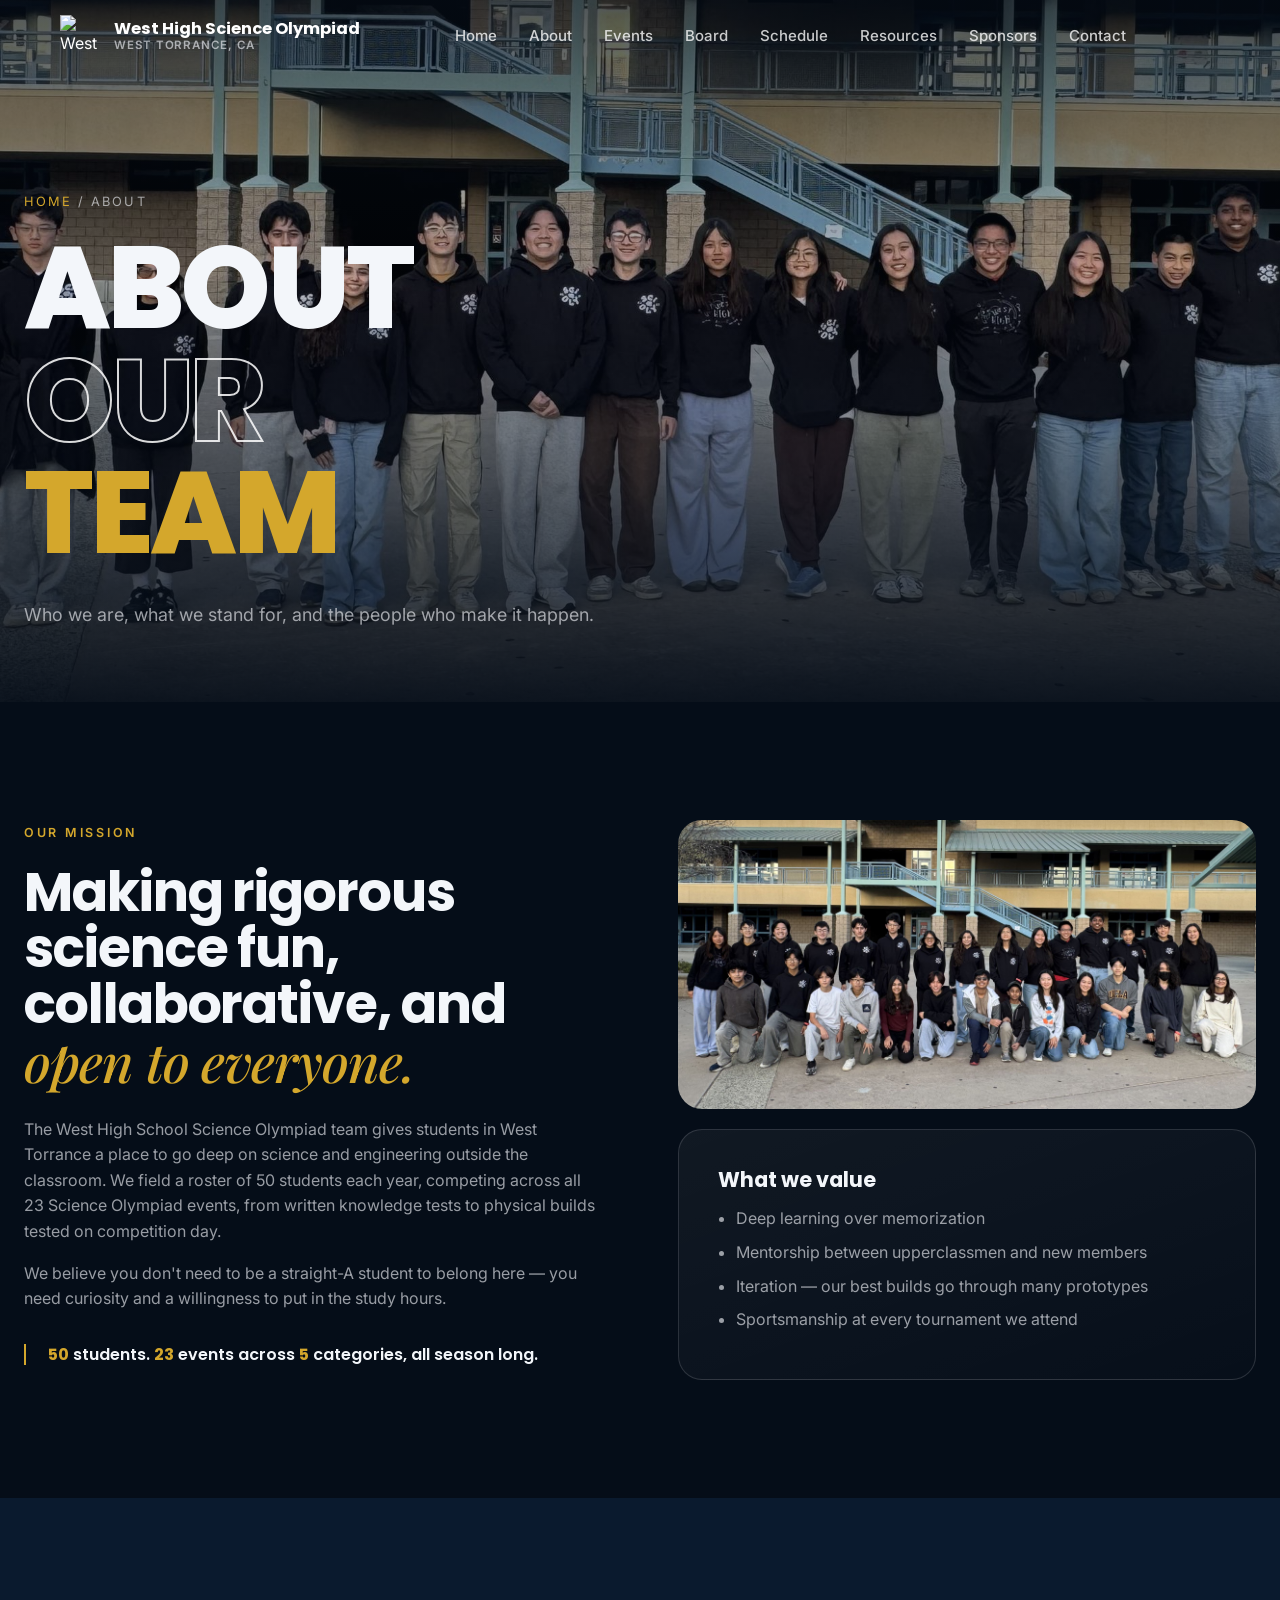
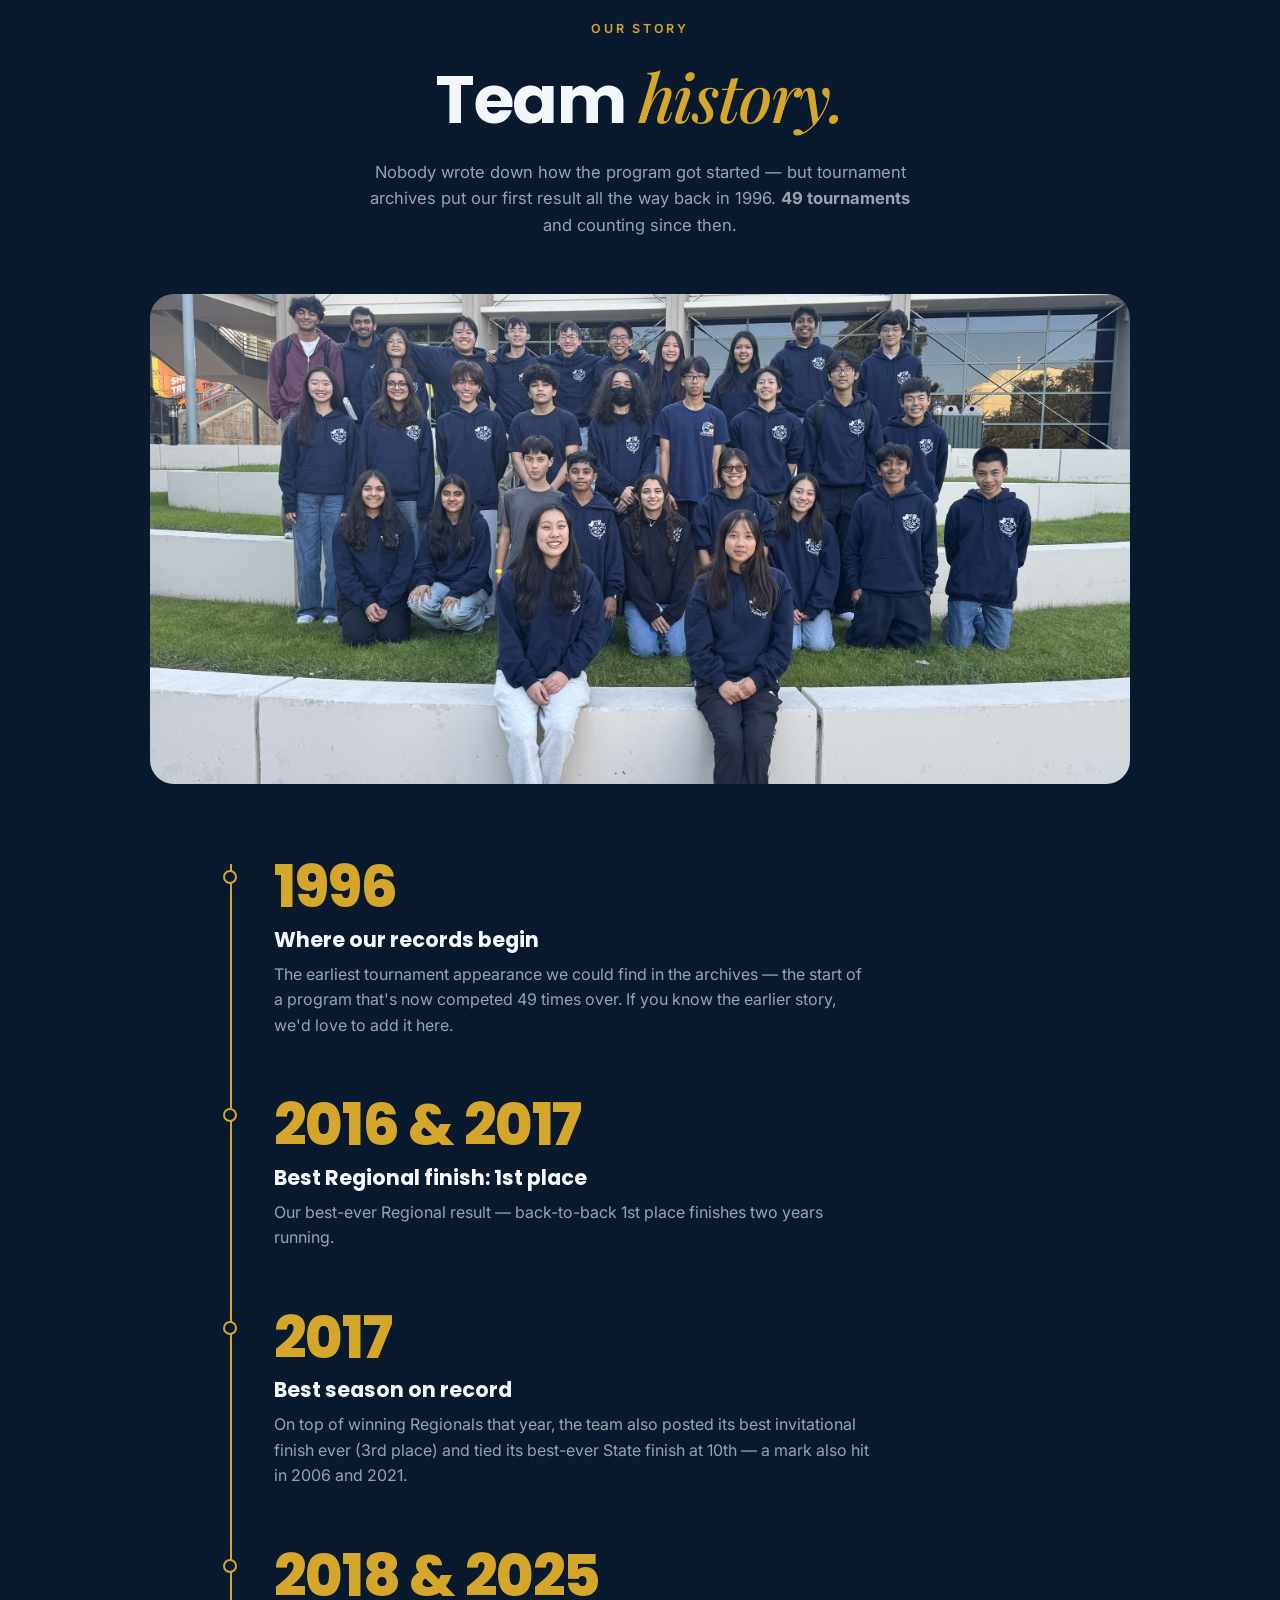
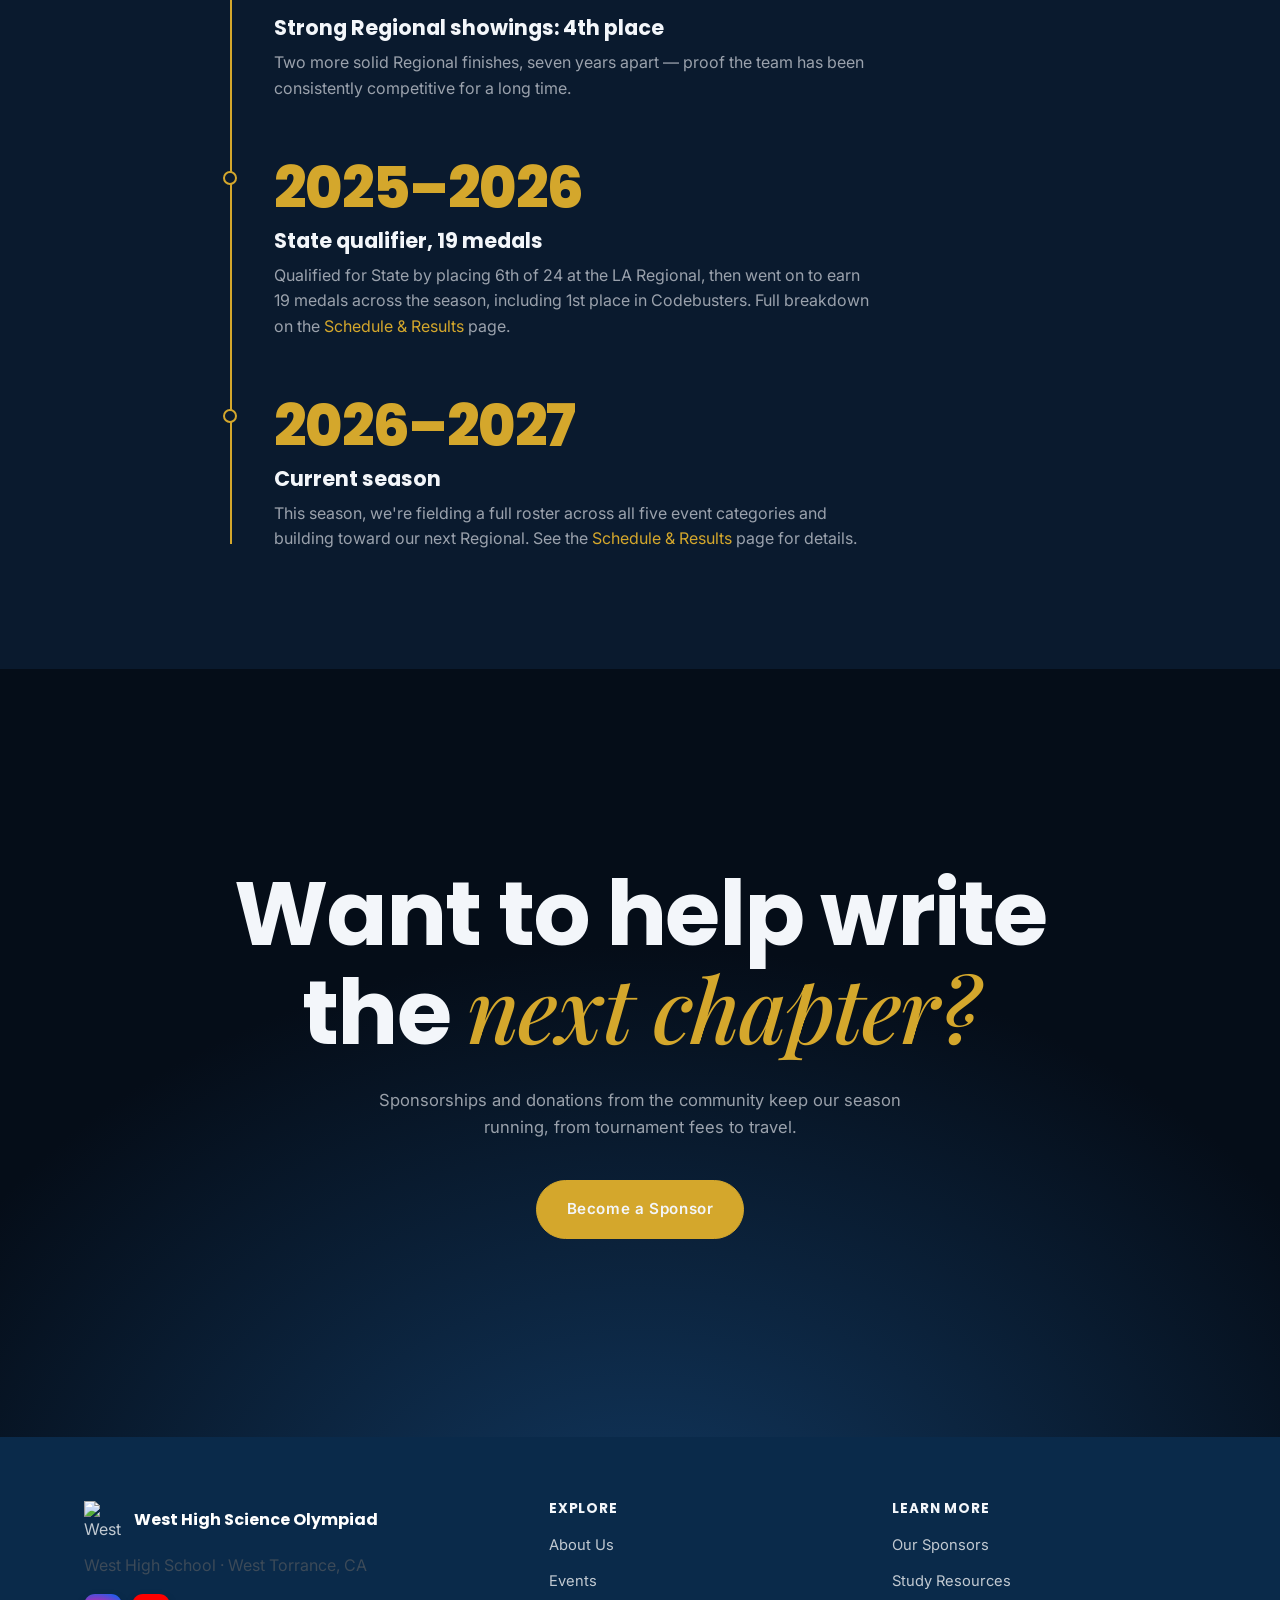
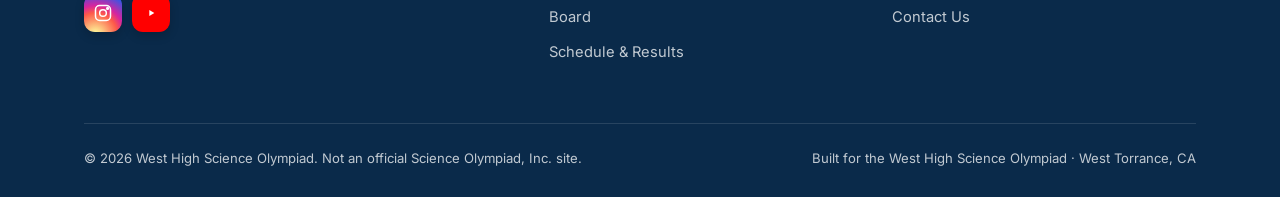
==== commit 3bbf2eb8: "Redesign site with cinematic scroll theme across all pages Co-Authored-By: Claude Sonnet 5.5 <norepl" ====
--- a/about.html
+++ b/about.html
@@ -3,16 +3,17 @@
 <head>
 <meta charset="UTF-8">
 <meta name="viewport" content="width=device-width, initial-scale=1.0">
-<title>About Us | West High Science Olympiad</title>
-<meta name="description" content="Meet the West High School Science Olympiad team — our mission and history, based in West Torrance, CA.">
+<title>About | West High Science Olympiad</title>
+<meta name="description" content="About the West High School Science Olympiad team in West Torrance, CA — our mission, values, and team history.">
 <meta property="og:site_name" content="West High Science Olympiad">
 <link rel="icon" href="assets/img/logo.svg" type="image/svg+xml">
 <link rel="icon" type="image/png" sizes="192x192" href="assets/img/favicon-192.png">
 <link rel="preconnect" href="https://fonts.googleapis.com">
-<link href="https://fonts.googleapis.com/css2?family=Inter:wght@400;500;600;700&family=Poppins:wght@600;700;800&display=swap" rel="stylesheet">
+<link href="https://fonts.googleapis.com/css2?family=Inter:wght@400;500;600;700&family=Playfair+Display:ital,wght@1,500&family=Poppins:wght@500;600;700;800&display=swap" rel="stylesheet">
 <link rel="stylesheet" href="assets/css/style.css">
+<link rel="stylesheet" href="assets/css/cinematic.css">
 </head>
-<body>
+<body class="cine">
 
 <header class="site-header">
   <div class="container nav">
@@ -38,75 +39,82 @@
   </div>
 </header>
 
-<section class="page-header">
-  <div class="container">
-    <div class="breadcrumb"><a href="index.html">Home</a> / About</div>
-    <h1>About Our Team</h1>
-    <p>Who we are, what we stand for, and the people who make it happen.</p>
+<main>
+<section class="p-hero">
+  <div class="c-hero-bg"><img src="assets/img/web/team-wide2.jpg" alt="The West High Science Olympiad team lined up outside the school" style="object-position:50% 35%;"></div>
+  <div class="p-hero-inner">
+    <div class="p-crumb"><a href="index.html">Home</a> / About</div>
+    <h1 class="c-title" aria-label="About our team">
+      <span class="line "><span>About</span></span>
+      <span class="line line--outline"><span>our</span></span>
+      <span class="line line--gold"><span>team</span></span>
+    </h1>
+    <p class="p-hero-sub">Who we are, what we stand for, and the people who make it happen.</p>
   </div>
 </section>
 
-<section class="section">
-  <div class="container">
-    <div class="grid grid-2" style="align-items:center; gap:56px;">
-      <div>
-        <span class="eyebrow">Our Mission</span>
-        <h2>Making rigorous science fun, collaborative, and open to everyone</h2>
-        <p>The West High School Science Olympiad team gives students in West Torrance a place to go deep on science and engineering outside the classroom. We field a roster of 50 students each year, competing across all 23 Science Olympiad events, from written knowledge tests to physical builds tested on competition day.</p>
-        <p>We believe you don't need to be a straight-A student to belong here — you need curiosity and a willingness to put in the study hours.</p>
-        <p class="callout"><strong>50</strong> students. <strong>23</strong> events across <strong>5</strong> categories, all season long.</p>
-      </div>
-      <div>
-        <img src="assets/img/IMG_5794a.JPG" alt="The full West High Science Olympiad team posing together at school" class="photo-frame" style="aspect-ratio:3638/1819; margin-bottom:24px;">
-        <div class="card" style="padding:36px;">
-          <h3>What we value</h3>
-          <ul style="padding-left:18px; color:var(--color-ink-700); margin:0;">
-            <li>Deep learning over memorization</li>
-            <li>Mentorship between upperclassmen and new members</li>
-            <li>Iteration — our best builds go through many prototypes</li>
-            <li>Sportsmanship at every tournament we attend</li>
-          </ul>
-        </div>
+<section class="p-section">
+  <div class="c-wrap p-split">
+    <div class="p-body" data-rise>
+      <span class="c-eyebrow">Our Mission</span>
+      <h2 class="c-h2" style="font-size:clamp(2rem,4.2vw,3.6rem);">Making rigorous science fun, collaborative, and <span class="serif gold">open to everyone.</span></h2>
+      <p>The West High School Science Olympiad team gives students in West Torrance a place to go deep on science and engineering outside the classroom. We field a roster of 50 students each year, competing across all 23 Science Olympiad events, from written knowledge tests to physical builds tested on competition day.</p>
+      <p>We believe you don't need to be a straight-A student to belong here &mdash; you need curiosity and a willingness to put in the study hours.</p>
+      <p class="p-statline"><strong>50</strong> students. <strong>23</strong> events across <strong>5</strong> categories, all season long.</p>
+    </div>
+    <div class="p-stack">
+      <div class="p-photo p-photo--wide" data-rise><img src="assets/img/web/team-wide.jpg" alt="The full West High Science Olympiad team posing together at school" loading="lazy"></div>
+      <div class="p-card" data-rise>
+        <h3>What we value</h3>
+        <ul>
+          <li>Deep learning over memorization</li>
+          <li>Mentorship between upperclassmen and new members</li>
+          <li>Iteration &mdash; our best builds go through many prototypes</li>
+          <li>Sportsmanship at every tournament we attend</li>
+        </ul>
       </div>
     </div>
   </div>
 </section>
 
-<section class="section section--alt">
-  <div class="container">
-    <div class="section-head">
-      <span class="eyebrow">Our Story</span>
-      <h2>Team history</h2>
-      <p>Nobody wrote down how the program got started &mdash; but tournament archives put our first result all the way back in 1996. <strong>49 tournaments</strong> and counting since then.</p>
+<section class="p-section p-section--alt">
+  <div class="c-wrap">
+    <div class="p-center" style="margin-bottom:56px;" data-rise>
+      <span class="c-eyebrow">Our Story</span>
+      <h2 class="c-h2">Team <span class="serif gold">history.</span></h2>
+      <p class="c-lede">Nobody wrote down how the program got started &mdash; but tournament archives put our first result all the way back in 1996. <strong>49 tournaments</strong> and counting since then.</p>
     </div>
-    <img src="assets/img/IMG_6201.JPG" alt="The full West High Science Olympiad team posing together at a tournament" class="photo-frame" style="aspect-ratio:5712/4284; max-width:900px; margin:0 auto 48px;">
-    <div class="timeline" style="max-width:720px; margin:0 auto;">
-      <div class="timeline-item">
+    <div style="max-width:980px; margin:0 auto 72px;">
+      <div class="p-photo p-photo--wide" data-rise><img src="assets/img/web/team-lawn.jpg" alt="The full West High Science Olympiad team posing together at a tournament" loading="lazy"></div>
+    </div>
+    <div class="p-timeline">
+      <div class="p-tl-rail"><i></i></div>
+      <div class="p-tl-item" data-rise>
         <div class="year">1996</div>
         <h3>Where our records begin</h3>
         <p>The earliest tournament appearance we could find in the archives &mdash; the start of a program that's now competed 49 times over. If you know the earlier story, we'd love to add it here.</p>
       </div>
-      <div class="timeline-item">
+      <div class="p-tl-item" data-rise>
         <div class="year">2016 &amp; 2017</div>
         <h3>Best Regional finish: 1st place</h3>
         <p>Our best-ever Regional result &mdash; back-to-back 1st place finishes two years running.</p>
       </div>
-      <div class="timeline-item">
+      <div class="p-tl-item" data-rise>
         <div class="year">2017</div>
         <h3>Best season on record</h3>
         <p>On top of winning Regionals that year, the team also posted its best invitational finish ever (3rd place) and tied its best-ever State finish at 10th &mdash; a mark also hit in 2006 and 2021.</p>
       </div>
-      <div class="timeline-item">
+      <div class="p-tl-item" data-rise>
         <div class="year">2018 &amp; 2025</div>
         <h3>Strong Regional showings: 4th place</h3>
         <p>Two more solid Regional finishes, seven years apart &mdash; proof the team has been consistently competitive for a long time.</p>
       </div>
-      <div class="timeline-item">
+      <div class="p-tl-item" data-rise>
         <div class="year">2025&ndash;2026</div>
         <h3>State qualifier, 19 medals</h3>
         <p>Qualified for State by placing 6th of 24 at the LA Regional, then went on to earn 19 medals across the season, including 1st place in Codebusters. Full breakdown on the <a href="schedule.html">Schedule &amp; Results</a> page.</p>
       </div>
-      <div class="timeline-item">
+      <div class="p-tl-item" data-rise>
         <div class="year">2026&ndash;2027</div>
         <h3>Current season</h3>
         <p>This season, we're fielding a full roster across all five event categories and building toward our next Regional. See the <a href="schedule.html">Schedule &amp; Results</a> page for details.</p>
@@ -115,17 +123,16 @@
   </div>
 </section>
 
-<section class="section section--dark">
-  <div class="container">
-    <div class="cta-banner">
-      <div>
-        <h2>Want to help write the next chapter?</h2>
-        <p>Sponsorships and donations from the community keep our season running, from tournament fees to travel.</p>
-      </div>
-      <a href="sponsors.html" class="btn btn-primary">Become a Sponsor</a>
+<section class="c-cta">
+  <div class="c-wrap">
+    <h2 class="c-h2" data-rise>Want to help write the <span class="serif gold">next chapter?</span></h2>
+    <p class="c-lede" data-rise>Sponsorships and donations from the community keep our season running, from tournament fees to travel.</p>
+    <div class="actions" data-rise>
+      <a href="sponsors.html" class="c-btn c-btn--solid">Become a Sponsor</a>
     </div>
   </div>
 </section>
+</main>
 
 <footer class="site-footer">
   <div class="container">
@@ -171,6 +178,11 @@
 </footer>
 
 <button class="back-to-top" aria-label="Back to top">&uarr;</button>
+<script src="https://cdnjs.cloudflare.com/ajax/libs/gsap/3.12.5/gsap.min.js"></script>
+<script src="https://cdnjs.cloudflare.com/ajax/libs/gsap/3.12.5/ScrollTrigger.min.js"></script>
+<script src="https://cdn.jsdelivr.net/npm/lenis@1.1.13/dist/lenis.min.js"></script>
 <script src="assets/js/main.js"></script>
+<script src="assets/js/cinematic.js"></script>
+
 </body>
 </html>
--- a/assets/css/cinematic.css
+++ b/assets/css/cinematic.css
@@ -0,0 +1,432 @@
+/* ==========================================================================
+   West High Science Olympiad — cinematic scroll theme (home page preview)
+   Loaded after style.css; every rule is scoped under body.cine.
+   ========================================================================== */
+
+:root {
+  --cine-bg: #050d18;
+  --cine-bg-2: #0a1a2e;
+  --cine-ink: #f3f6fa;
+  --cine-dim: rgba(243, 246, 250, 0.62);
+  --cine-line: rgba(243, 246, 250, 0.14);
+  --cine-gold: #d4a72c;
+  --cine-serif: "Playfair Display", Georgia, serif;
+}
+
+html { scroll-behavior: auto; }
+html.lenis, html.lenis body { height: auto; }
+.lenis.lenis-smooth { scroll-behavior: auto !important; }
+
+body.cine {
+  background: var(--cine-bg);
+  color: var(--cine-ink);
+  overflow-x: hidden;
+}
+.cine h1, .cine h2, .cine h3, .cine h4 { color: var(--cine-ink); }
+.cine a { color: inherit; }
+.cine .serif { font-family: var(--cine-serif); font-style: italic; font-weight: 500; }
+.cine .gold { color: var(--cine-gold); }
+
+/* ---------- header: floats over the hero, turns to dark glass on scroll ---------- */
+.cine .site-header {
+  position: fixed;
+  left: 0; right: 0; top: 0;
+  background: transparent;
+  backdrop-filter: none;
+  border-bottom: 1px solid transparent;
+  transition: background 0.4s ease, border-color 0.4s ease, backdrop-filter 0.4s ease;
+}
+.cine .site-header.scrolled {
+  background: rgba(5, 13, 24, 0.78);
+  backdrop-filter: blur(14px);
+  border-bottom-color: var(--cine-line);
+}
+.cine .brand, .cine .brand:hover { color: #fff; }
+.cine .brand-text strong { color: #fff; }
+.cine .brand-text span { color: var(--cine-dim); }
+.cine .nav-links a { color: rgba(255, 255, 255, 0.78); }
+.cine .nav-links a:hover { background: rgba(255, 255, 255, 0.1); color: #fff; }
+.cine .nav-links a.active { background: var(--cine-gold); color: var(--color-primary-900); }
+.cine .nav-toggle span { background: #fff; }
+@media (max-width: 900px) {
+  .cine .site-header.open .nav-links { background: var(--cine-bg-2); border-color: var(--cine-line); }
+  .cine .site-header.open { background: var(--cine-bg-2); }
+}
+
+/* ---------- shared bits ---------- */
+.c-wrap { width: min(1280px, 100% - 48px); margin-inline: auto; }
+.c-eyebrow {
+  display: inline-block;
+  font-size: 0.78rem;
+  font-weight: 600;
+  letter-spacing: 0.22em;
+  text-transform: uppercase;
+  color: var(--cine-gold);
+  margin-bottom: 22px;
+}
+.c-h2 {
+  font-family: var(--font-display);
+  font-weight: 700;
+  font-size: clamp(2.2rem, 5.2vw, 4.6rem);
+  line-height: 1.04;
+  letter-spacing: -0.02em;
+  margin: 0 0 24px;
+}
+.c-lede { font-size: clamp(1rem, 1.3vw, 1.2rem); color: var(--cine-dim); max-width: 56ch; }
+.c-btn {
+  display: inline-flex; align-items: center; gap: 12px;
+  padding: 16px 30px;
+  border-radius: 999px;
+  border: 1px solid var(--cine-gold);
+  color: var(--cine-gold);
+  font-weight: 600; font-size: 0.95rem; letter-spacing: 0.04em;
+  text-decoration: none;
+  transition: background 0.3s ease, color 0.3s ease, transform 0.3s ease;
+}
+.c-btn:hover { background: var(--cine-gold); color: var(--color-primary-900); transform: translateY(-2px); }
+.c-btn--solid { background: var(--cine-gold); color: var(--color-primary-900); }
+.c-btn--solid:hover { background: #fff; border-color: #fff; }
+.c-btn svg { width: 18px; height: 18px; }
+
+/* ---------- 1. hero ---------- */
+.c-hero {
+  position: relative;
+  height: 100vh; min-height: 640px;
+  display: flex; align-items: flex-end;
+  overflow: hidden;
+  isolation: isolate;
+}
+.c-hero-bg { position: absolute; inset: -8% 0 -8% 0; z-index: -2; }
+.c-hero-bg img { width: 100%; height: 100%; object-fit: cover; object-position: 50% 40%; display: block; }
+.c-hero::after {
+  content: ""; position: absolute; inset: 0; z-index: -1;
+  background:
+    linear-gradient(180deg, rgba(5,13,24,0.55) 0%, rgba(5,13,24,0.15) 38%, rgba(5,13,24,0.92) 100%),
+    radial-gradient(120% 80% at 50% 100%, rgba(10,42,74,0.7), transparent 60%);
+}
+.c-hero-inner { width: min(1280px, 100% - 48px); margin: 0 auto; padding-bottom: clamp(48px, 9vh, 96px); position: relative; }
+.c-hero .c-eyebrow { margin-bottom: 28px; }
+.c-title { margin: 0; font-family: var(--font-display); font-weight: 800; line-height: 0.92; letter-spacing: -0.03em; font-size: clamp(3.2rem, 11.5vw, 11rem); text-transform: uppercase; }
+.c-title .line { display: block; overflow: hidden; padding-bottom: 0.06em; }
+.c-title .line > span { display: block; will-change: transform; }
+.c-title .line--outline > span { color: transparent; -webkit-text-stroke: 2px rgba(255,255,255,0.85); }
+.c-title .line--gold > span { color: var(--cine-gold); }
+.c-hero-foot { display: flex; justify-content: space-between; align-items: flex-end; gap: 32px; margin-top: 40px; flex-wrap: wrap; }
+.c-hero-foot p { max-width: 46ch; color: var(--cine-dim); margin: 0; }
+.c-scroll { display: flex; align-items: center; gap: 14px; font-size: 0.78rem; letter-spacing: 0.22em; text-transform: uppercase; color: var(--cine-dim); }
+.c-scroll i { display: block; width: 1px; height: 56px; background: linear-gradient(var(--cine-gold), transparent); animation: c-drip 2s ease-in-out infinite; transform-origin: top; }
+@keyframes c-drip { 0% { transform: scaleY(0); } 50% { transform: scaleY(1); } 100% { transform: scaleY(1); opacity: 0; } }
+
+/* ---------- 2. statement ---------- */
+.c-statement { padding: clamp(110px, 20vh, 240px) 0; background: var(--cine-bg); }
+.c-statement p {
+  font-family: var(--font-display); font-weight: 600;
+  font-size: clamp(1.7rem, 4vw, 3.6rem);
+  line-height: 1.22; letter-spacing: -0.015em;
+  margin: 0; max-width: 24ch; max-width: 1100px;
+}
+.c-statement .w { display: inline-block; margin-right: 0.28em; }
+
+/* ---------- 3. numbers ---------- */
+.c-stats { padding: clamp(60px, 10vh, 120px) 0; border-block: 1px solid var(--cine-line); background: linear-gradient(180deg, var(--cine-bg), var(--cine-bg-2)); }
+.c-stat-grid { display: grid; grid-template-columns: repeat(4, 1fr); }
+.c-stat { padding: 20px 28px; border-left: 1px solid var(--cine-line); }
+.c-stat:first-child { border-left: 0; padding-left: 0; }
+.c-stat b { display: block; font-family: var(--font-display); font-weight: 800; font-size: clamp(3.4rem, 8.5vw, 8rem); line-height: 1; letter-spacing: -0.04em; }
+.c-stat b sup { font-size: 0.38em; vertical-align: top; position: relative; top: 0.25em; margin-left: 4px; color: var(--cine-gold); letter-spacing: 0; }
+.c-stat span { display: block; margin-top: 14px; color: var(--cine-dim); font-size: 0.95rem; max-width: 22ch; }
+@media (max-width: 800px) {
+  .c-stat-grid { grid-template-columns: 1fr 1fr; row-gap: 28px; }
+  .c-stat:nth-child(3) { border-left: 0; padding-left: 0; }
+}
+
+/* ---------- 4. events: pinned horizontal scroll ---------- */
+.c-events { background: var(--cine-bg-2); overflow: hidden; }
+.c-pin { height: 100vh; min-height: 620px; display: flex; align-items: center; position: relative; }
+.c-track { display: flex; align-items: stretch; gap: 28px; padding: 0 6vw; width: max-content; will-change: transform; }
+.c-intro-panel { width: min(520px, 80vw); display: flex; flex-direction: column; justify-content: center; padding-right: 4vw; flex-shrink: 0; }
+.c-panel {
+  width: min(560px, 82vw); flex-shrink: 0;
+  height: min(68vh, 560px);
+  border: 1px solid var(--cine-line);
+  border-radius: 28px;
+  padding: clamp(24px, 3vw, 44px);
+  display: flex; flex-direction: column; justify-content: space-between;
+  position: relative; overflow: hidden;
+  background: linear-gradient(160deg, rgba(255,255,255,0.05), rgba(255,255,255,0.01));
+}
+.c-panel::before {
+  content: ""; position: absolute; width: 380px; height: 380px; right: -140px; top: -140px; border-radius: 50%;
+  background: var(--accent); opacity: 0.22; filter: blur(70px);
+}
+.c-panel .num {
+  font-family: var(--font-display); font-weight: 800; line-height: 0.8;
+  font-size: clamp(5rem, 11vw, 9rem);
+  color: transparent; -webkit-text-stroke: 1.5px var(--accent);
+}
+.c-panel h3 { font-size: clamp(1.5rem, 2.6vw, 2.2rem); margin: 0 0 12px; letter-spacing: -0.01em; }
+.c-panel .cat { font-size: 0.74rem; letter-spacing: 0.2em; text-transform: uppercase; color: var(--accent); font-weight: 600; margin-bottom: 10px; display: block; }
+.c-panel p { color: var(--cine-dim); margin: 0 0 18px; }
+.c-panel ul { list-style: none; margin: 0; padding: 0; display: flex; flex-wrap: wrap; gap: 8px; }
+.c-panel li { font-size: 0.82rem; padding: 6px 14px; border: 1px solid var(--cine-line); border-radius: 999px; color: var(--cine-ink); }
+.c-end-panel { width: min(420px, 80vw); flex-shrink: 0; display: flex; flex-direction: column; justify-content: center; align-items: flex-start; gap: 20px; padding-left: 2vw; padding-right: 8vw; }
+.c-progress { position: absolute; left: 6vw; right: 6vw; bottom: 6vh; height: 2px; background: var(--cine-line); }
+.c-progress i { display: block; height: 100%; width: 100%; background: var(--cine-gold); transform: scaleX(0); transform-origin: left; }
+
+/* ---------- 5. photo reveal ---------- */
+.c-reveal { position: relative; height: 100vh; min-height: 560px; background: var(--cine-bg); overflow: hidden; }
+.c-reveal-frame { position: absolute; inset: 0; clip-path: inset(22% 30% 22% 30% round 28px); }
+.c-reveal-frame img { width: 100%; height: 100%; object-fit: cover; display: block; transform: scale(1.35); }
+.c-reveal-frame::after { content: ""; position: absolute; inset: 0; background: linear-gradient(180deg, transparent 40%, rgba(5,13,24,0.85)); }
+.c-reveal-copy { position: absolute; left: 0; right: 0; bottom: clamp(32px, 8vh, 80px); z-index: 2; }
+.c-reveal-copy .c-h2 { margin: 0; max-width: 16ch; }
+
+/* ---------- 6. launchpad ---------- */
+.c-why { padding: clamp(100px, 18vh, 200px) 0; background: var(--cine-bg); }
+.c-why-grid { display: grid; grid-template-columns: 5fr 7fr; gap: clamp(32px, 6vw, 96px); align-items: start; }
+.c-sticky { position: sticky; top: 16vh; }
+.c-rows { border-top: 1px solid var(--cine-line); }
+.c-row { display: grid; grid-template-columns: 70px 1fr; gap: 24px; padding: 30px 0; border-bottom: 1px solid var(--cine-line); transition: padding-left 0.4s ease; }
+.c-row:hover { padding-left: 14px; }
+.c-row i { font-style: normal; font-family: var(--font-display); font-weight: 700; color: var(--cine-gold); }
+.c-row p { margin: 0; font-size: clamp(1.05rem, 1.6vw, 1.4rem); line-height: 1.4; font-family: var(--font-display); font-weight: 500; }
+.c-season { display: grid; grid-template-columns: repeat(3, 1fr); gap: 0; margin-top: 48px; border: 1px solid var(--cine-line); border-radius: 20px; overflow: hidden; }
+.c-season div { padding: 24px; border-left: 1px solid var(--cine-line); }
+.c-season div:first-child { border-left: 0; }
+.c-season b { display: block; font-family: var(--font-display); font-size: 1.5rem; color: var(--cine-gold); margin-bottom: 6px; }
+.c-season span { color: var(--cine-dim); font-size: 0.88rem; }
+.c-note { color: var(--cine-dim); font-size: 0.88rem; margin-top: 18px; }
+.c-note a { color: var(--cine-gold); }
+@media (max-width: 900px) { .c-why-grid { grid-template-columns: 1fr; } .c-sticky { position: static; } }
+
+/* ---------- 7. news ---------- */
+.c-news { padding: clamp(80px, 14vh, 160px) 0; background: var(--cine-bg-2); }
+.c-news-list { margin-top: 56px; border-top: 1px solid var(--cine-line); }
+.c-news-item { display: grid; grid-template-columns: 220px 1fr; gap: 32px; padding: 34px 0; border-bottom: 1px solid var(--cine-line); position: relative; }
+.c-news-item::before { content: ""; position: absolute; left: 0; bottom: -1px; height: 1px; width: 100%; background: var(--cine-gold); transform: scaleX(0); transform-origin: left; transition: transform 0.6s cubic-bezier(.2,.7,.2,1); }
+.c-news-item:hover::before { transform: scaleX(1); }
+.c-news-item .when { font-family: var(--font-display); font-weight: 700; font-size: clamp(1.3rem, 2.2vw, 2rem); color: var(--cine-gold); letter-spacing: -0.01em; }
+.c-news-item p { margin: 0; font-size: clamp(1.05rem, 1.5vw, 1.3rem); line-height: 1.5; color: var(--cine-ink); }
+.c-news-item p a { color: var(--cine-gold); text-decoration: underline; text-underline-offset: 4px; }
+.c-band { margin-top: 48px; display: flex; flex-wrap: wrap; align-items: center; gap: 20px; }
+.c-band span { color: var(--cine-dim); }
+.c-band strong { color: #fff; letter-spacing: 0.04em; }
+@media (max-width: 700px) { .c-news-item { grid-template-columns: 1fr; gap: 8px; } }
+
+/* ---------- 8. gallery: rows drift in opposite directions ---------- */
+.c-gallery { padding: clamp(80px, 14vh, 160px) 0; background: var(--cine-bg); overflow: hidden; }
+.c-gallery-head { margin-bottom: 56px; }
+.c-gallery-row { display: flex; gap: 20px; width: max-content; margin-bottom: 20px; will-change: transform; }
+.c-gallery-row img { height: clamp(200px, 34vh, 360px); width: auto; border-radius: 18px; display: block; object-fit: cover; }
+.c-gallery-row--a { margin-left: -4vw; }
+.c-gallery-row--b { margin-left: -36vw; }
+
+/* ---------- 9. sponsors + CTA ---------- */
+.c-sponsors { background: #f5f7fa; color: var(--color-primary-900); padding: clamp(70px, 12vh, 130px) 0; text-align: center; }
+.c-sponsors .c-eyebrow { color: var(--color-gold-600); }
+.c-sponsors h2 { color: var(--color-primary-900); font-size: clamp(1.8rem, 3.4vw, 3rem); }
+.c-logos { display: flex; flex-wrap: wrap; justify-content: center; align-items: center; gap: 36px 72px; margin: 36px 0 12px; }
+.c-logos img { max-width: 100%; }
+.c-cta { position: relative; padding: clamp(110px, 22vh, 260px) 0; background: radial-gradient(90% 120% at 50% 120%, #123a63, var(--cine-bg) 70%); text-align: center; overflow: hidden; }
+.c-cta h2 { font-size: clamp(2.4rem, 7vw, 6.4rem); max-width: 14ch; margin: 0 auto 28px; }
+.c-cta .c-lede { margin: 0 auto 40px; }
+.c-cta .actions { display: flex; flex-wrap: wrap; gap: 16px; justify-content: center; }
+.c-ig { display: inline-block; margin-top: 56px; font-family: var(--font-display); font-weight: 600; font-size: clamp(1rem, 1.6vw, 1.3rem); color: var(--cine-dim); text-decoration: none; border-bottom: 1px solid var(--cine-line); padding-bottom: 6px; }
+.c-ig:hover { color: var(--cine-gold); border-color: var(--cine-gold); }
+
+/* footer sits on the same dark ground */
+.cine .site-footer { margin-top: 0; }
+
+/* ---------- motion: hidden-until-revealed states (only when JS animation is running) ---------- */
+.js [data-rise] { opacity: 0; transform: translateY(44px); }
+.static [data-rise] { opacity: 1 !important; transform: none !important; }
+.static .c-title .line > span { transform: none !important; }
+.static .c-reveal-frame { clip-path: none; }
+.static .c-reveal-frame img { transform: none; }
+.static .c-pin { height: auto; padding: 80px 0; }
+.static .c-track { width: auto; overflow-x: auto; }
+.static .c-progress { display: none; }
+
+/* mobile: panels stack, no pin */
+@media (max-width: 900px) {
+  .c-pin { height: auto; padding: 80px 0; }
+  .c-track { flex-direction: column; width: auto; padding: 0 24px; }
+  .c-intro-panel, .c-panel, .c-end-panel { width: 100%; padding-right: 0; }
+  .c-panel { height: auto; min-height: 340px; gap: 28px; }
+  .c-progress { display: none; }
+  .c-end-panel { padding: 24px 0 0; }
+  .c-gallery-row--a, .c-gallery-row--b { margin-left: 0; }
+  .c-title .line--outline > span { -webkit-text-stroke-width: 1.5px; }
+}
+
+/* ==========================================================================
+   Inner pages
+   ========================================================================== */
+
+/* hero: shorter than the home hero, same treatment */
+.p-hero { position: relative; height: 78vh; min-height: 520px; display: flex; align-items: flex-end; overflow: hidden; isolation: isolate; }
+.p-hero .c-hero-bg { position: absolute; inset: -8% 0 -8% 0; z-index: -2; }
+.p-hero .c-hero-bg img { width: 100%; height: 100%; object-fit: cover; display: block; }
+.p-hero::after {
+  content: ""; position: absolute; inset: 0; z-index: -1;
+  background: linear-gradient(180deg, rgba(5,13,24,0.7) 0%, rgba(5,13,24,0.25) 40%, rgba(5,13,24,0.95) 100%);
+}
+.p-hero-inner { width: min(1280px, 100% - 48px); margin: 0 auto; padding-bottom: clamp(40px, 8vh, 80px); }
+.p-crumb { font-size: 0.8rem; letter-spacing: 0.16em; text-transform: uppercase; color: var(--cine-dim); margin-bottom: 22px; }
+.p-crumb a { color: var(--cine-gold); text-decoration: none; }
+.p-crumb a:hover { text-decoration: underline; }
+.p-hero .c-title { font-size: clamp(2.8rem, 9vw, 8rem); }
+.p-hero-sub { max-width: 52ch; color: var(--cine-dim); font-size: clamp(1rem, 1.4vw, 1.2rem); margin: 28px 0 0; }
+
+/* generic section scaffolding */
+.p-section { padding: clamp(80px, 13vh, 150px) 0; background: var(--cine-bg); position: relative; }
+.p-section--alt { background: var(--cine-bg-2); }
+.p-split { display: grid; grid-template-columns: 1fr 1fr; gap: clamp(32px, 6vw, 96px); align-items: center; }
+.p-split--top { align-items: start; }
+@media (max-width: 900px) { .p-split { grid-template-columns: 1fr; } }
+.p-body p { color: var(--cine-dim); font-size: clamp(1rem, 1.25vw, 1.15rem); max-width: 60ch; }
+.p-body p strong { color: var(--cine-ink); }
+.p-body a { color: var(--cine-gold); }
+.p-center { text-align: center; }
+.p-center .c-lede { margin-inline: auto; }
+.p-statline { font-family: var(--font-display); font-weight: 600; font-size: clamp(1.2rem, 2vw, 1.7rem); line-height: 1.35; color: var(--cine-ink) !important; border-left: 2px solid var(--cine-gold); padding-left: 22px; margin-top: 32px; }
+.p-statline strong { color: var(--cine-gold) !important; }
+
+/* image that drifts inside its frame */
+.p-photo { position: relative; overflow: hidden; border-radius: 24px; background: var(--cine-bg-2); }
+.p-photo img { display: block; width: 100%; height: 116%; object-fit: cover; }
+.p-photo--wide { aspect-ratio: 16 / 8; }
+.p-photo--tall { aspect-ratio: 4 / 5; }
+.p-photo--std { aspect-ratio: 4 / 3; }
+.p-photo--tall img { object-position: 50% 30%; }
+
+/* glass cards */
+.p-card { border: 1px solid var(--cine-line); border-radius: 24px; padding: clamp(24px, 3vw, 40px); background: linear-gradient(160deg, rgba(255,255,255,0.05), rgba(255,255,255,0.01)); }
+.p-card h3 { font-size: 1.3rem; margin: 0 0 14px; }
+.p-card p { color: var(--cine-dim); margin: 0; }
+.p-card ul { margin: 0; padding-left: 18px; color: var(--cine-dim); }
+.p-card li { margin-bottom: 8px; }
+.p-card a { color: var(--cine-gold); }
+.p-stack > * + * { margin-top: 20px; }
+.p-grid { display: grid; gap: 20px; }
+.p-grid--2 { grid-template-columns: repeat(2, 1fr); }
+.p-grid--3 { grid-template-columns: repeat(3, 1fr); }
+.p-grid--4 { grid-template-columns: repeat(4, 1fr); }
+@media (max-width: 1000px) { .p-grid--3, .p-grid--4 { grid-template-columns: repeat(2, 1fr); } }
+@media (max-width: 640px) { .p-grid--2, .p-grid--3, .p-grid--4 { grid-template-columns: 1fr; } }
+
+/* events */
+.p-cat { margin-bottom: clamp(70px, 11vh, 130px); }
+.p-cat:last-child { margin-bottom: 0; }
+.p-cat-head { display: flex; align-items: flex-end; gap: clamp(16px, 3vw, 40px); margin-bottom: 36px; flex-wrap: wrap; }
+.p-cat-head .num { font-family: var(--font-display); font-weight: 800; line-height: 0.8; font-size: clamp(4.5rem, 10vw, 8rem); color: transparent; -webkit-text-stroke: 1.5px var(--accent); }
+.p-cat-head h2 { font-family: var(--font-display); font-size: clamp(1.6rem, 3.4vw, 3rem); letter-spacing: -0.02em; margin: 0 0 8px; }
+.p-cat-head p { color: var(--cine-dim); margin: 0; max-width: 56ch; }
+.p-event { border: 1px solid var(--cine-line); border-top: 2px solid var(--accent); border-radius: 18px; padding: 26px; background: rgba(255,255,255,0.03); transition: transform 0.4s ease, background 0.4s ease, border-color 0.4s ease; }
+.p-event:hover { transform: translateY(-6px); background: rgba(255,255,255,0.07); }
+.p-event h3 { font-size: 1.15rem; margin: 0 0 10px; }
+.p-event p { margin: 0; color: var(--cine-dim); font-size: 0.95rem; }
+.p-callout { border: 1px solid var(--cine-line); border-left: 3px solid var(--cine-gold); border-radius: 14px; padding: 22px 26px; color: var(--cine-dim); background: rgba(255,255,255,0.03); margin-bottom: clamp(60px, 9vh, 100px); }
+.p-callout strong { color: var(--cine-ink); }
+.p-callout a { color: var(--cine-gold); }
+
+/* board */
+.p-person { text-align: left; padding: 30px; border: 1px solid var(--cine-line); border-radius: 24px; background: linear-gradient(160deg, rgba(255,255,255,0.05), rgba(255,255,255,0.01)); transition: transform 0.4s ease, border-color 0.4s ease; }
+.p-person:hover { transform: translateY(-6px); border-color: var(--cine-gold); }
+.p-person .ini { width: 68px; height: 68px; border-radius: 50%; border: 1.5px solid var(--cine-gold); color: var(--cine-gold); display: grid; place-items: center; font-family: var(--font-display); font-weight: 700; margin-bottom: 26px; letter-spacing: 0.04em; }
+.p-person h3 { font-size: 1.3rem; margin: 0 0 6px; }
+.p-person .role { color: var(--cine-gold); font-size: 0.82rem; letter-spacing: 0.12em; text-transform: uppercase; font-weight: 600; margin-bottom: 12px; }
+.p-person p { margin: 0; color: var(--cine-dim); font-size: 0.9rem; }
+
+/* tables */
+.p-table-wrap { border: 1px solid var(--cine-line); border-radius: 22px; overflow: hidden; overflow-x: auto; background: rgba(255,255,255,0.02); }
+.p-table { width: 100%; border-collapse: collapse; min-width: 640px; }
+.p-table th { text-align: left; padding: 18px 24px; font-size: 0.74rem; letter-spacing: 0.18em; text-transform: uppercase; color: var(--cine-gold); font-weight: 600; border-bottom: 1px solid var(--cine-line); }
+.p-table td { padding: 22px 24px; border-bottom: 1px solid var(--cine-line); color: var(--cine-dim); vertical-align: top; }
+.p-table tr:last-child td { border-bottom: 0; }
+.p-table tbody tr { transition: background 0.3s ease; }
+.p-table tbody tr:hover { background: rgba(255,255,255,0.05); }
+.p-table td:first-child, .p-table td:nth-child(2) { color: var(--cine-ink); font-weight: 600; }
+.p-pill { display: inline-block; padding: 6px 14px; border-radius: 999px; font-size: 0.78rem; font-weight: 600; letter-spacing: 0.06em; border: 1px solid var(--cine-gold); color: var(--cine-gold); }
+
+/* timeline */
+.p-timeline { position: relative; max-width: 820px; margin: 0 auto; padding-left: 44px; }
+.p-tl-rail { position: absolute; left: 0; top: 8px; bottom: 8px; width: 2px; background: var(--cine-line); }
+.p-tl-rail i { display: block; width: 100%; height: 100%; background: var(--cine-gold); transform: scaleY(0); transform-origin: top; }
+.p-tl-item { position: relative; padding-bottom: 56px; }
+.p-tl-item:last-child { padding-bottom: 0; }
+.p-tl-item::before { content: ""; position: absolute; left: -51px; top: 14px; width: 14px; height: 14px; border-radius: 50%; background: var(--cine-bg-2); border: 2px solid var(--cine-gold); }
+.p-tl-item .year { font-family: var(--font-display); font-weight: 800; font-size: clamp(2rem, 4.5vw, 3.6rem); letter-spacing: -0.02em; color: var(--cine-gold); line-height: 1.1; margin-bottom: 8px; }
+.p-tl-item h3 { font-size: 1.3rem; margin: 0 0 10px; }
+.p-tl-item p { color: var(--cine-dim); margin: 0; max-width: 60ch; }
+.p-tl-item a { color: var(--cine-gold); }
+
+/* sponsors */
+.p-tier { text-align: left; }
+.p-tier b { display: block; font-family: var(--font-display); font-size: 2.4rem; letter-spacing: -0.02em; color: var(--cine-gold); }
+.p-fund { list-style: none; margin: 0; padding: 0; border-top: 1px solid var(--cine-line); max-width: 860px; margin-inline: auto; }
+.p-fund li { display: grid; grid-template-columns: 60px 1fr; gap: 16px; padding: 28px 0; border-bottom: 1px solid var(--cine-line); }
+.p-fund li i { font-style: normal; font-family: var(--font-display); font-weight: 700; color: var(--cine-gold); }
+.p-fund li p { margin: 0; font-size: clamp(1.05rem, 1.5vw, 1.3rem); color: var(--cine-dim); line-height: 1.45; }
+.p-fund li strong { color: var(--cine-ink); font-family: var(--font-display); }
+.p-sponsor-logos { background: #f5f7fa; border-radius: 28px; padding: clamp(36px, 6vw, 72px) 24px; text-align: center; color: var(--color-primary-900); }
+.p-sponsor-logos .c-eyebrow { color: var(--color-gold-600); }
+.p-sponsor-logos .c-logos { margin-bottom: 0; }
+
+/* resources */
+.p-link { display: block; text-decoration: none; transition: transform 0.4s ease, border-color 0.4s ease; }
+.p-link:hover { transform: translateY(-6px); border-color: var(--cine-gold); }
+.p-link .arrow { color: var(--cine-gold); font-weight: 600; margin-top: 18px; display: inline-block; }
+
+/* contact form */
+.p-form label { display: block; font-size: 0.78rem; letter-spacing: 0.16em; text-transform: uppercase; color: var(--cine-gold); font-weight: 600; margin-bottom: 8px; }
+.p-form .row { margin-bottom: 22px; }
+.p-form input, .p-form textarea { width: 100%; padding: 16px 18px; border-radius: 14px; border: 1px solid var(--cine-line); background: rgba(255,255,255,0.04); color: var(--cine-ink); font: inherit; transition: border-color 0.3s ease, background 0.3s ease; }
+.p-form input:focus, .p-form textarea:focus { outline: none; border-color: var(--cine-gold); background: rgba(255,255,255,0.08); }
+.p-form button { width: 100%; justify-content: center; cursor: pointer; font-family: inherit; }
+.p-form button:disabled { opacity: 0.6; cursor: wait; }
+.p-form .form-note { color: var(--cine-dim); text-align: center; margin-top: 16px; font-size: 0.9rem; }
+.p-social { display: flex; gap: 14px; justify-content: center; margin-top: 28px; }
+
+/* sponsorship packet viewer */
+.p-pdf { background: var(--cine-bg-2); padding: 48px 0 100px; }
+.p-pdf .pdf-toolbar { display: flex; align-items: center; justify-content: space-between; gap: 16px; flex-wrap: wrap; margin-bottom: 24px; }
+.p-pdf .status { color: var(--cine-dim); font-size: 0.9rem; }
+.p-pdf .pdf-pages { display: flex; flex-direction: column; align-items: center; gap: 24px; }
+.p-pdf .pdf-pages canvas { max-width: 100%; height: auto; border-radius: 6px; background: #fff; box-shadow: 0 24px 60px rgba(0,0,0,0.5); }
+.p-pdf .pdf-loading, .p-pdf .pdf-error { text-align: center; padding: 60px 20px; color: var(--cine-dim); }
+.p-pdf .pdf-error a { color: var(--cine-gold); text-decoration: underline; }
+
+/* nav button on the packet page */
+.cine .nav-cta .c-btn { padding: 10px 20px; font-size: 0.85rem; }
+@media (max-width: 900px) { .cine .nav-cta .c-btn { display: none; } }
+
+.static .p-tl-rail i { transform: none; }
+.static .p-photo img { height: 100%; }
+
+/* home: track record details + quick links */
+.c-record { padding: clamp(70px, 12vh, 140px) 0; background: var(--cine-bg); }
+.c-record-grid { display: grid; grid-template-columns: repeat(3, 1fr); gap: 0; border-top: 1px solid var(--cine-line); }
+.c-record-item { padding: 40px 32px 40px 0; border-bottom: 1px solid var(--cine-line); }
+.c-record-item + .c-record-item { padding-left: 32px; border-left: 1px solid var(--cine-line); }
+.c-record-item b { display: block; font-family: var(--font-display); font-weight: 800; font-size: clamp(3rem, 6vw, 5.5rem); line-height: 1; letter-spacing: -0.03em; color: var(--cine-gold); margin-bottom: 18px; }
+.c-record-item b sup { font-size: 0.4em; vertical-align: top; position: relative; top: 0.2em; margin-left: 3px; }
+.c-record-item h3 { font-size: 1.25rem; margin: 0 0 10px; }
+.c-record-item p { margin: 0; color: var(--cine-dim); font-size: 0.95rem; max-width: 34ch; }
+@media (max-width: 800px) {
+  .c-record-grid { grid-template-columns: 1fr; }
+  .c-record-item, .c-record-item + .c-record-item { padding: 32px 0; border-left: 0; }
+}
+.c-quick { background: var(--cine-bg); padding: clamp(40px, 8vh, 90px) 0; }
+.c-quick-item { display: grid; grid-template-columns: minmax(200px, 1fr) 2fr 40px; gap: 24px; align-items: center; padding: 30px 0; border-top: 1px solid var(--cine-line); text-decoration: none; transition: padding-left 0.4s ease, color 0.3s ease; }
+.c-quick-item:last-child { border-bottom: 1px solid var(--cine-line); }
+.c-quick-item span { font-family: var(--font-display); font-weight: 700; font-size: clamp(1.4rem, 2.8vw, 2.4rem); letter-spacing: -0.01em; }
+.c-quick-item em { font-style: normal; color: var(--cine-dim); }
+.c-quick-item i { font-style: normal; color: var(--cine-gold); font-size: 1.6rem; transition: transform 0.4s ease; }
+.c-quick-item:hover { padding-left: 16px; color: var(--cine-gold); }
+.c-quick-item:hover i { transform: translateX(8px); }
+@media (max-width: 700px) { .c-quick-item { grid-template-columns: 1fr 30px; } .c-quick-item em { grid-column: 1; grid-row: 2; } }
+
+/* inner-page hero without a photo: dark ground with a soft glow */
+.p-hero--plain { height: auto; min-height: 56vh; padding-top: 140px; background: radial-gradient(90% 120% at 15% 110%, #123a63 0%, var(--cine-bg) 62%); }
+.p-hero--plain::after { display: none; }
